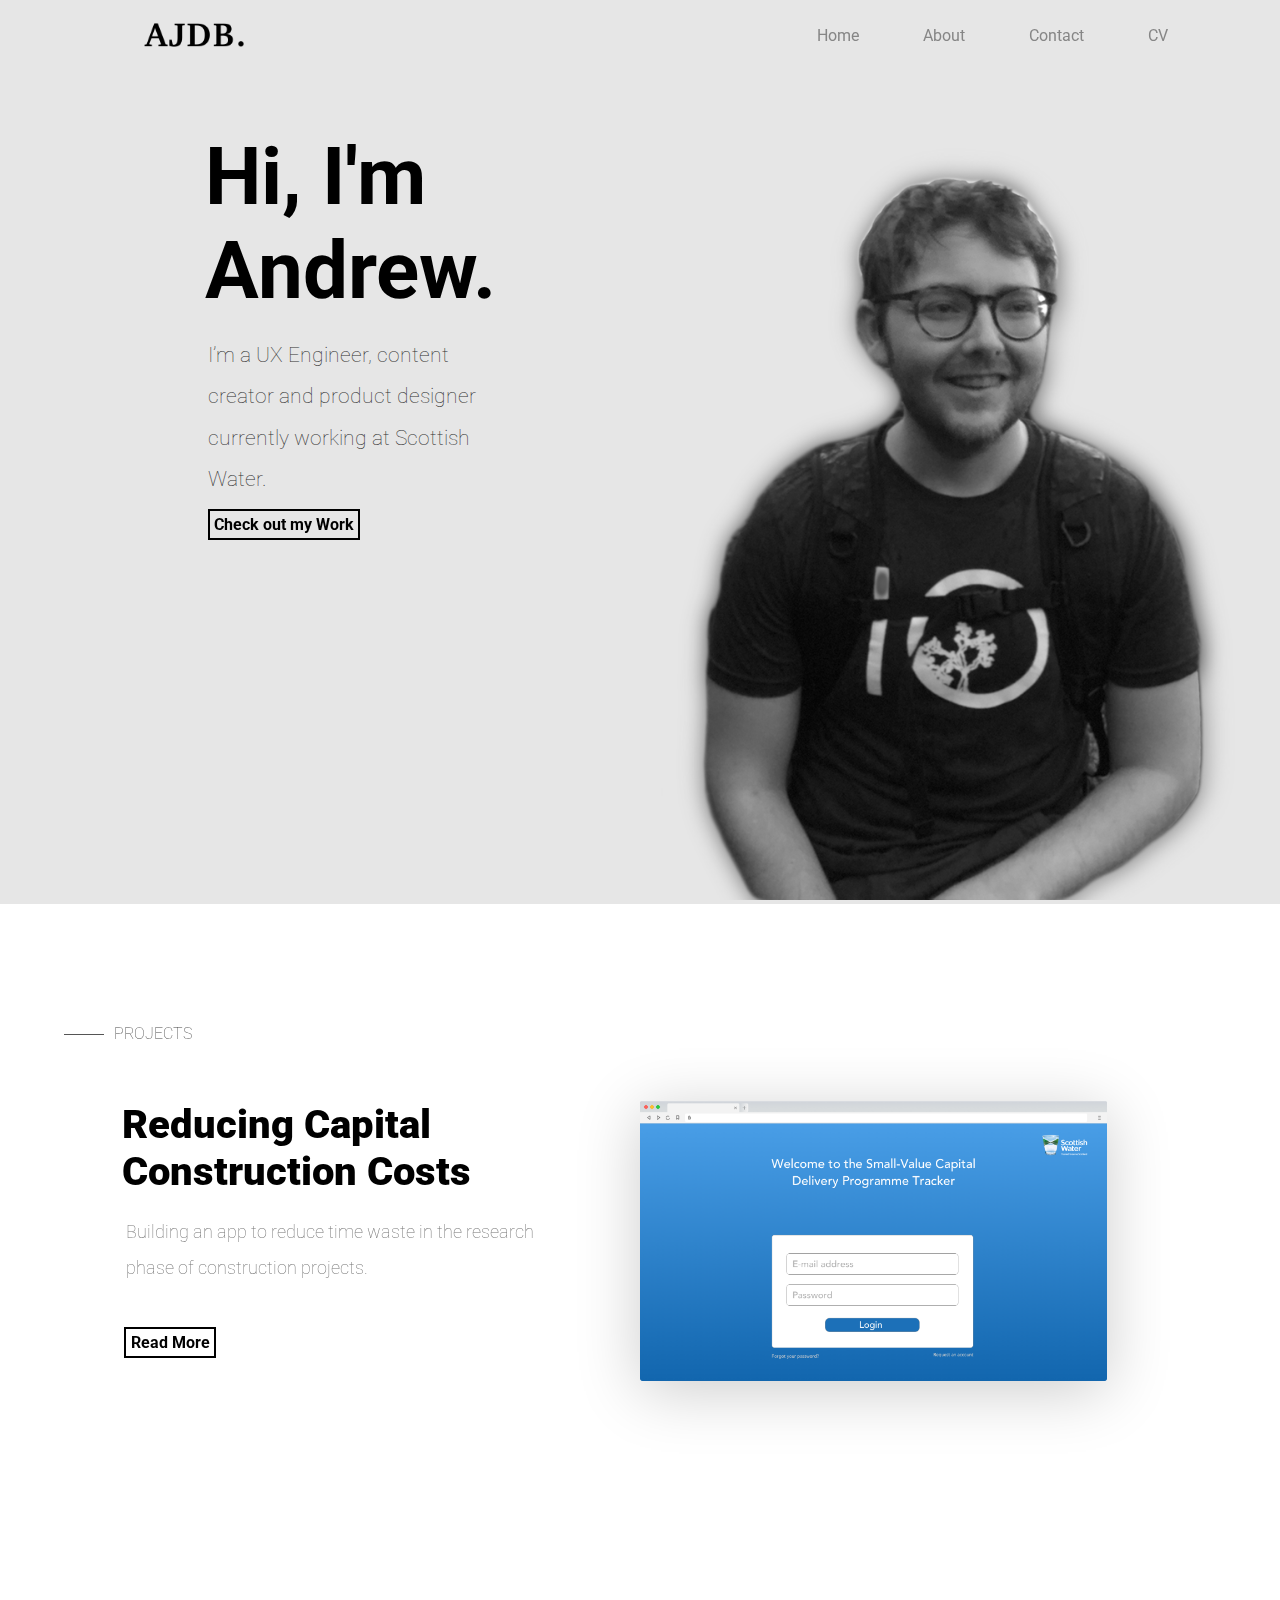
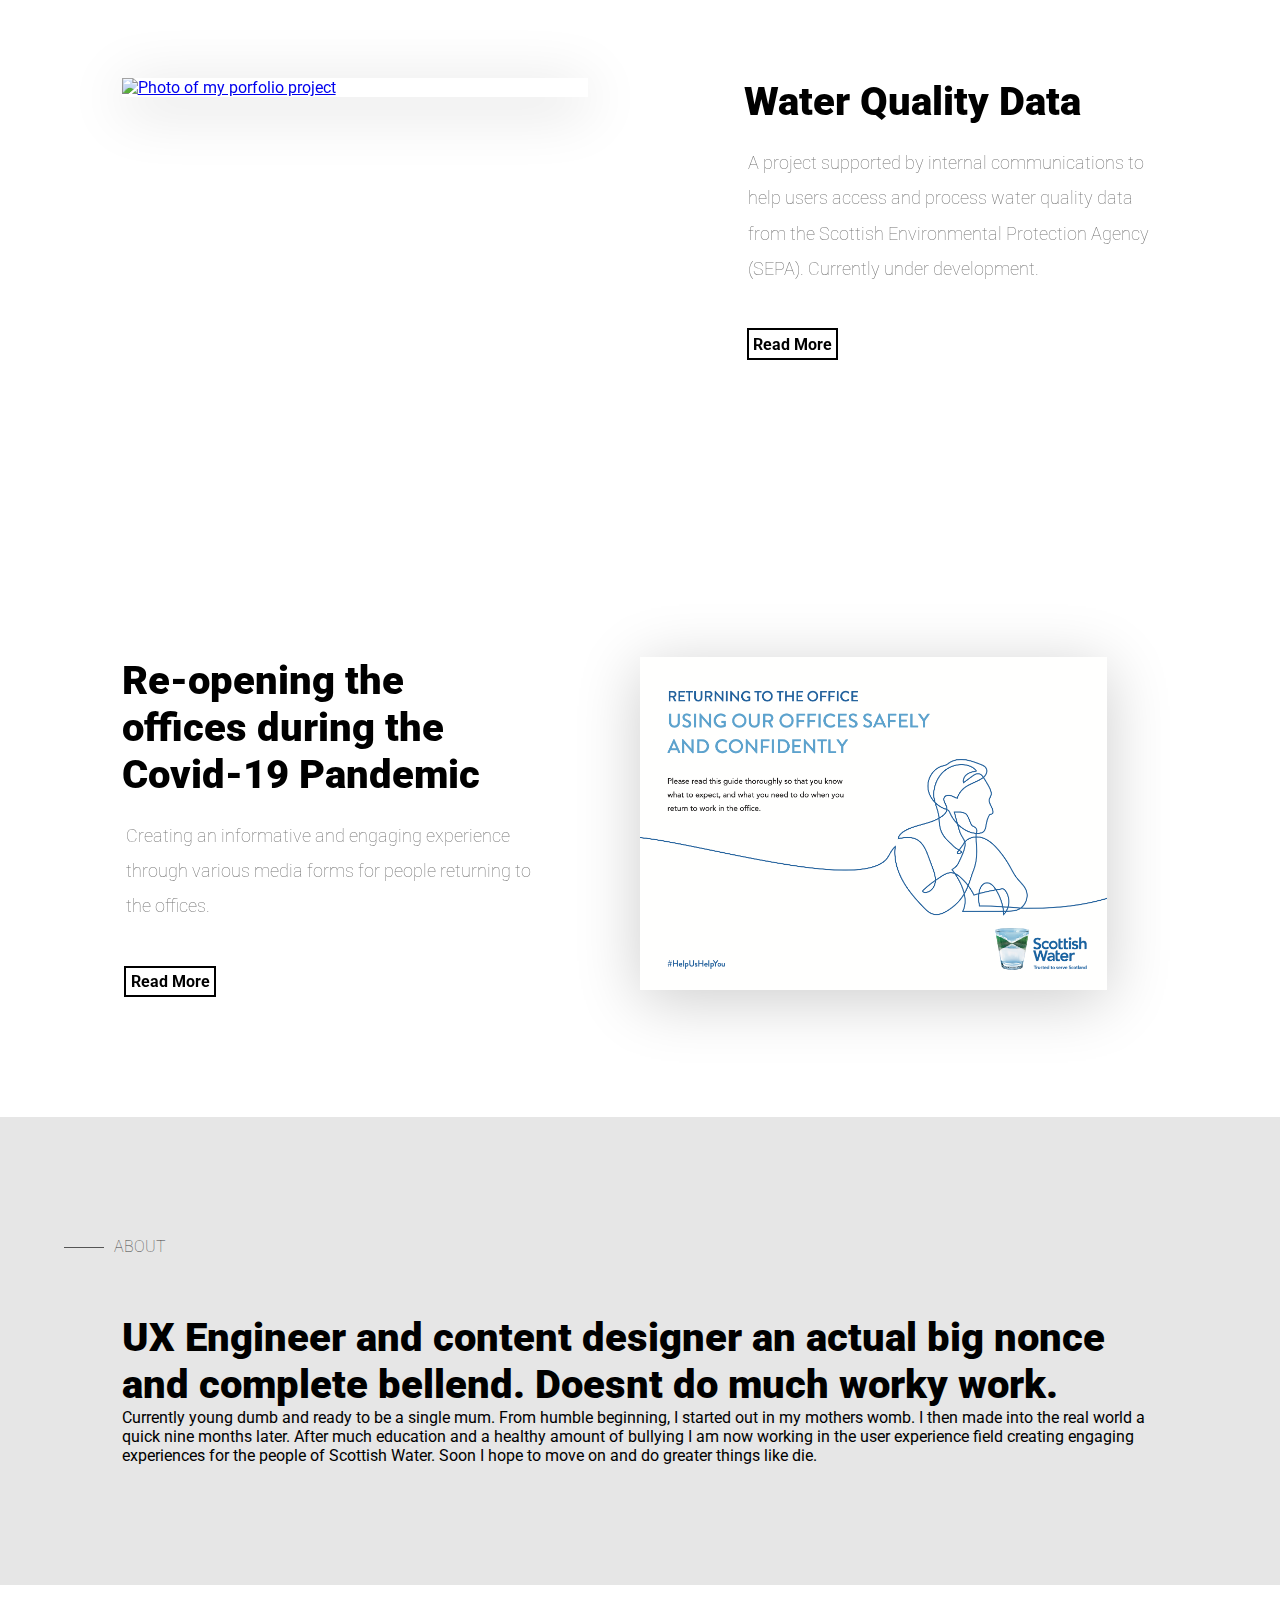
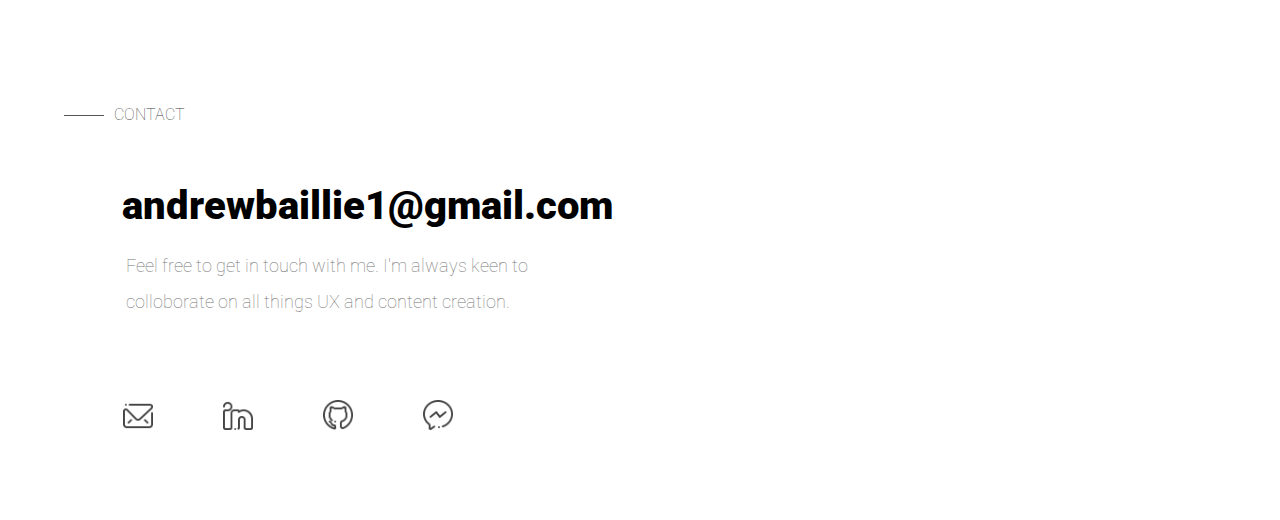
==== index.html @ 4bdbc309 "m" ====
<!DOCTYPE html>
<html lang="en">
    <head>
        <meta charset="UTF-8">
        <meta name="Andrew Baillie Portfolio" content="width=device-width, initial-scale=1.0">
        <title>Andrew Baillie</title>
        <link rel="stylesheet" href="styles.css">
        <style>
            @import url('https://fonts.googleapis.com/css2?family=Roboto &display=swap');
        </style>
        <link href="https://fonts.googleapis.com/css?family=Roboto+Mono|Roboto+Slab|Roboto:300,400,500,700" rel="stylesheet"/>

        <script src="https://ajax.googleapis.com/ajax/libs/jquery/3.5.1/jquery.min.js"></script>

    </head>
    <body>
        <div class="header-navbar">
            <nav class="navbar">
                <div class="navbar__container">
                    <a href="/" id="navbar__logo">
                        <img src="AJDBlogo.png" alt="AJDB Logo"></img>
                </a>
                <ul class="navbar__menu">
                    <li class="navbar__item">
                        <a href="/" class="navbar__links">Home</a>
                    </li>
                    <li class="navbar__item">
                        <a href="about.html" class="navbar__links">About</a>
                    </li>
                    <li class="navbar__item">
                        <a href="#Contact" class="navbar__links">Contact</a>
                    </li>
                    <li class="navbar__item">
                        <a href="Andrew Baillie - CV.pdf" class="navbar__links">CV</a>
                    </li>
                </ul>
            </div>
        </nav>
    </body>
</html></div><div class="header_container">
<div class="header_text">
    <h1>Hi, I'm Andrew.</h1>
    <p>I’m a UX Engineer, content creator and product designer currently working at Scottish Water.</p>
    <a id="checkwork" href="https://google.co.uk">
        Check out my Work</a>
</div>
<div class="header_photo">
    <img src="me.png"></img></div></div>
<div class="portfolio_container"><div class="Portfolio-wrapper">
<h3>PROJECTS</h3>
<div class="portfolio-item">
    <div class="portfoliotext">
        <h5>
            Reducing Capital Construction Costs</h5>
        <p>Building an app to reduce time waste in the research phase of construction projects.</p>
        <a class="portfoliobutton" href="https://google.co.uk">Read More</a>
    </div>
    <div class="portfoliophoto">
        <a href="http://www.google.co.uk">
            <img src="SVCD.png" alt="Photo of my porfolio project">
        </img>
        </a>
    </div>

</div></div></div>
<div class="portfolio_container"><div class="Portfolio-wrapper">
    <div class="portfolio-item">
        <div class="portfoliophoto">
            <a href="http://www.google.co.uk">
                <img src="SEPA.png" alt="Photo of my porfolio project">
            </img>
            </a>
        </div>
        <div class="portfoliotext">
            <h5>
                Water Quality Data</h5>
            <p>A project supported by internal communications to help users access and process water quality data from the Scottish Environmental Protection Agency (SEPA). Currently under development.</p>
            <a class="portfoliobutton" href="https://google.co.uk">
                Read More</a>
        </div>

    
    </div></div></div>
    <div class="portfolio_container"><div class="Portfolio-wrapper">
        <div class="portfolio-item">
            <div class="portfoliotext">
                <h5>
                    Re-opening the offices during the Covid-19 Pandemic</h5>
                <p>Creating an informative and engaging experience through various media forms for people returning to the offices.</p>
                <a class="portfoliobutton" href="https://google.co.uk">
                    Read More</a>
            </div>
            <div class="portfoliophoto">
                <a href="http://www.google.co.uk">
                    <img src="office-reopening.png" alt="Photo of my porfolio project">
                </img>
                </a>
            </div>
        
        </div></div></div>

        <div class="about_container"><div class="Portfolio-wrapper">
        <h3>ABOUT</h3>
        <div class="portfolio-item">
            <div class="abouttext">
                <h5>
                    UX Engineer and content designer an actual big nonce and complete bellend. Doesnt do much worky work. </h5>
                <p>Currently young dumb and ready to be a single mum. From humble beginning, I started out in my mothers womb. I then made into the real world a quick nine months later. After much education and a healthy amount of bullying I am now working in the user experience field creating engaging experiences for the people of Scottish Water. Soon I hope to move on and do greater things like die.</p>
            </div>
        
        </div></div></div>

        <div ID="Contact" class="Contact_container"><div class="Portfolio-wrapper">
            <h3>CONTACT</h3>
            <div class="portfolio-item">
                <div class="contacttext">
                    <a class="contactheader" href="mailto:andrewbaillie1@gmail.com">
                        andrewbaillie1@gmail.com </a>
                    <p>Feel free to get in touch with me. I'm always keen to colloborate on all things UX and content creation.</p>
                    <div class=socialflex>
                    <a class="socialbox" href="https://google.com"><span class="iconmail"></span></a>
                    <a class="socialbox"href="https://google.com"><span class="iconlinkedin"></span></a>
                    <a class="socialbox" href="https://google.com"><span class="icongithub"></span></a>
                    <a class="socialbox" href="https://google.com"><span class="iconmessenger"></span></a>
                    </div>

                </div>
            
            </div></div></div>

<script>
var navbar = document.querySelector('.header-navbar')

window.onscroll = function () { // pageYOffset or scrollY
    if (window.pageYOffset > 500) {
        navbar.classList.add('scrolled')
    } else {
        navbar.classList.remove('scrolled')
    }
}</script></body>
---- styles.css ----
* {
box-sizing: border-box;
margin: 0;
padding: 0;
font-family: 'Roboto', sans-serif;
font-size: 1em;
}

.header-navbar {
    background: transparent;
    height: 70px;
    position: fixed;
    width: 100vw;
}

.navbar {
    height: 70px;
    display: flex;
    justify-content: center;
    align-items: center;
    font-size: 1rem;
    top: 0px;
    text-decoration: none;
    background-color: transparent;
    transition: transparent .5s;

}
.header-navbar.scrolled {
    background: white;
    z-index: 999;
}

.navbar__container {

    display: flex;
    justify-content: space-between;
    height: 70px;
    z-index: 999;
    width: 100%;
    max-width: 1900px;
    margin: 0 auto;
    padding: 0 5em 0 9em;


}

#navbar__logo {
    display: flex;
    align-items: center;
    cursor: pointer;
    text-decoration: none;
    font-size: 2em;
}

#navbar__logo  img{
    width: 100px;
    height: auto;
    align-items: center;
    cursor: pointer;
    text-decoration: none;
    font-size: 2em;
}


.navbar__menu {
display: flex;
align-items: center;
list-style: none;
text-align: center;
text-decoration: none;
}

.navbar__links{

    color: #868686;
    display: flex;
    align-items: center;
    justify-content: center;
    text-decoration: none;
    padding: 0 2rem;
}

.navbar__links:hover {
color: #424242;
transition: all 0.3s ease;
}


.header_container {
    display: flex;
    background-color: #e6e6e6;
    align-items: center;
    -webkit-justify-content: center;
    /* Safari */
    justify-content: center;

}

.header_photo {
    background-color: inherit;
    width:60%;
    flex-grow: 1;
    flex-shrink: 1;

}

.header_photo img {
    height: 100vh;
    width: auto;
    background-color: inherit;
    object-fit: contain;
}

.header_text {
    background-color: inherit;
    width: auto;
    height: 100vh;
    padding: 10% 0% 0% 16% ;
    margin: 0 auto;
}
.header_text h1 {
    text-align: left;
    background-color: inherit;
    font-size: 5em;
}

.header_text p {
margin-top: 4%;
font-size: 1.3em;
margin-right: 30%;
margin-left: 0.7%;
font-weight: 100;
color: rgb(49, 49, 49);
line-height: 200%;
}

#checkwork {
    text-decoration: none;
    display: inline-block;
    color: black;
    font-weight: bold;
    position: relative;
    margin: 2% 0% 0% 0.7%;
    padding: 1% 1% 1% 1%;
    border: 2px black solid;
    transition: 0.65s;

}

#checkwork:hover {
 background-color: rgb(207, 207, 207);

}

/* Porfolio Section */

.portfolio_container {
position: relative;
padding: 120px 0;
background-color: transparent;
}

.Portfolio-wrapper {
    display: block;
    width: 90%;
    margin: 0 auto;
    max-width: 1300px;
    transition: all 3s;
    background-color: transparent;
}

h3 {
    font-size: 1rem;
    font-weight: 100;
    color: rgb(68, 68, 68);
    font-family: 'Roboto', sans-serif;
}

h3::before{
    font-size: 1.3rem;
    content: "";
    display: inline-block;
    width: 40px;
    height: 1px;
    background: #555;
    vertical-align: top;
    margin-top: 10px;
    margin-right: 10px;
    background-color: rgb(85, 85, 85);
}

.portfolio-item {
    display: flex;
    width: 90%;
    padding-top: 5%;
    margin: 0px auto;
    justify-content: space-between;
    position: relative;
    background-color: transparent;
}
.portfoliophoto {
    display: block;
    width: 50%;
    padding-left: 0%;
    background-color: transparent;
}
.portfoliophoto img {
    display: block;
    box-shadow: 0px 10px 60px rgba(0,0,0,.2);
    transition: 0.65s;
    width: 90%;
    height: auto;
    background-color: transparent;
}

.portfoliophoto img:hover{
 transform: scale(1.05);
}

.portfoliotext {
    display: block;
    position: relative;
    width: 40%;
}

.portfoliotext p {
    margin-top: 5%;
    font-size: 1.1em;
    margin-left: 1%;
    font-weight: 100;
    color: rgb(116, 116, 116);
    line-height: 200%;
    }

.portfoliobutton {
    text-decoration: none;
    display: inline-block;
    color: black;
    font-weight: bold;
    position: relative;
    margin: 10% 0% 0% 0.7%;
    padding: 1% 1% 1% 1%;
    border: 2px black solid;
    transition: 0.65s;
}

.portfoliobutton:hover {
   background-color: #fff;
}

.about_container{
position: relative;
padding: 120px 0;
background-color: #e6e6e6;

}

.abouttext {
    display: block;
    position: relative;
    width: 100%;
    text-align: left;
    
}

.Contact_container{
    position: relative;
    padding: 120px 0;
    background-color: #ffffff;
    
    }

.contacttext{
    display: block;
    position: relative;
    width: 40%;
        
    }

.contacttext p{
    margin-top: 5%;
    font-size: 1.1em;
    margin-left: 1%;
    font-weight: 100;
    color: rgb(116, 116, 116);
    line-height: 200%;
    }
.contactheader{
    font-weight: 900 !important;
    font-size: 2.5rem;
    text-decoration: none;
    color: black;
            
        }   




@media screen and (max-width: 700px) {
    .navbar__container {
        padding: 0 5em 0 1em;

    }

    .navbar__links{
        padding: 0 1.2rem 0 2rem;
    }
}

/* setting heights for hero photo */

@media screen and (max-width: 1200px) {
    .header_photo img {
        height: 85vh;
        width: auto;
    }
    .header_container {
        height: 100%;
    }
}
@media screen and (max-width: 1000px) {
    .header_photo img {
        height: 80vh;
        width: auto;
    }
    .header_container {
        height: 100%;
    }
}

@media screen and (max-width: 920px) {
    .header_photo img {
        height: 75vh;
        width: auto;
    }
    .header_container {
        height: 100%;
    }
}
@media screen and (max-width: 850px) {
    .header_photo img {
        height: 70vh;
        width: auto;
    }
    .header_container {
        height: 100%;
    }
}
@media screen and (max-width: 790px) {
    .header_photo img {
        height: auto;
        width: 100vw;
        padding-top: 0%;
    }
    .header_container {
        flex-wrap: wrap;
    }
    .header_text {
        background-color: inherit;
        width: auto;
        height: 50vh;
        padding: 30% 0% 0% 5% ;
        margin: 0 0;
    }
}

/* Setting fonts */

h5 {
    font-weight: 900 !important;
    font-size: 2.5rem;
}

.socialbox {
    height: 30px;
    width: 30px;
    display: block;
    padding-right: 25%;
    min-width: 100px;
}

.iconlinkedin {
    background-image: url('linkedIn.png');
    height: 30px;
    width: 30px;
    background-size: cover;
    display: block;
    align-items: center;
    text-decoration: none;
}


.icongithub {
    background-image: url('github.png');
    height: 30px;
    width: 30px;
    display: block;
    background-size: cover;
}

.iconmail {
    background-image: url('mail.png');
    height: 30px;
    width: 30px;
    display: block;
    background-size: cover;
}

.iconmessenger {
    background-image: url('messenger.png');
    height: 30px;
    width: 30px;
    display: block;
    background-size: cover;
}

.socialflex{
    display: flex;
    justify-content: flex-start;
    height: 70px;
    z-index: 999;
    width: 100%;
    max-width: 1900px;
    margin: 0 auto;
    padding: 5em 5em 0 0.1em;
}
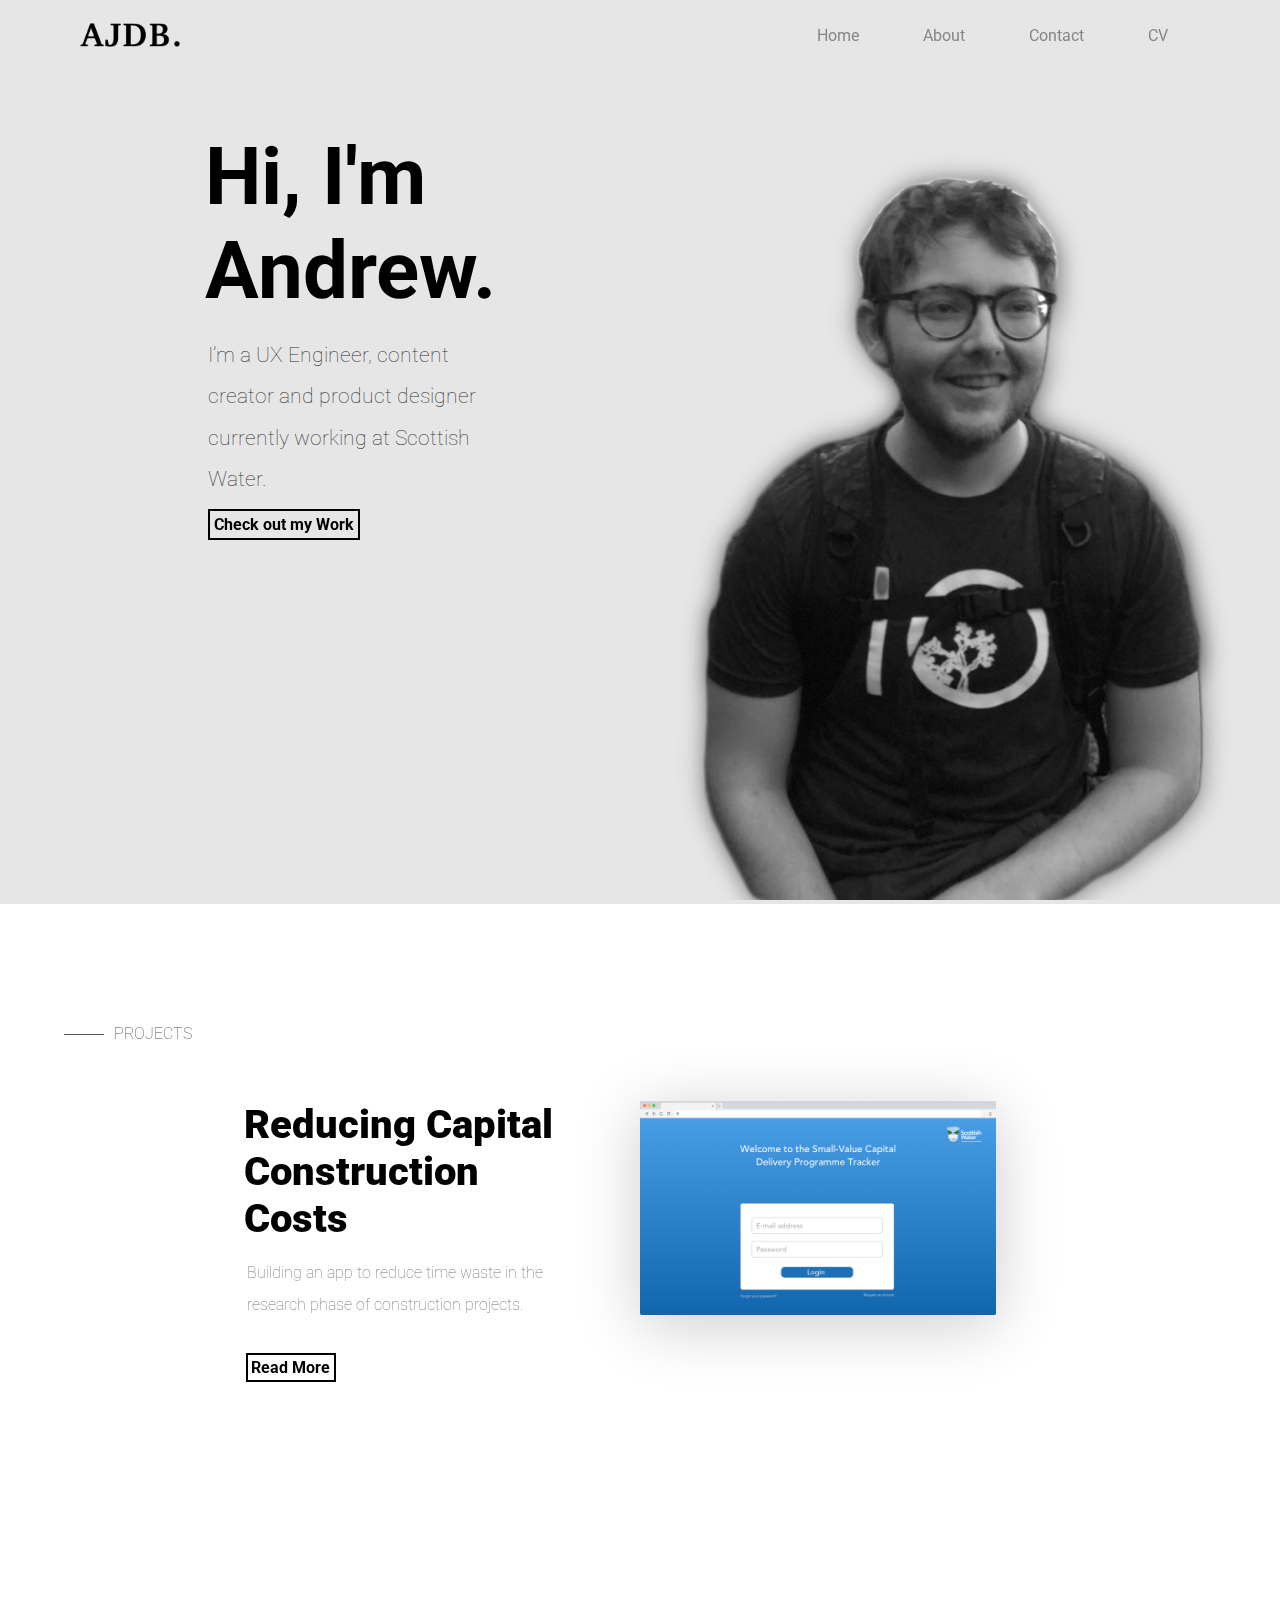
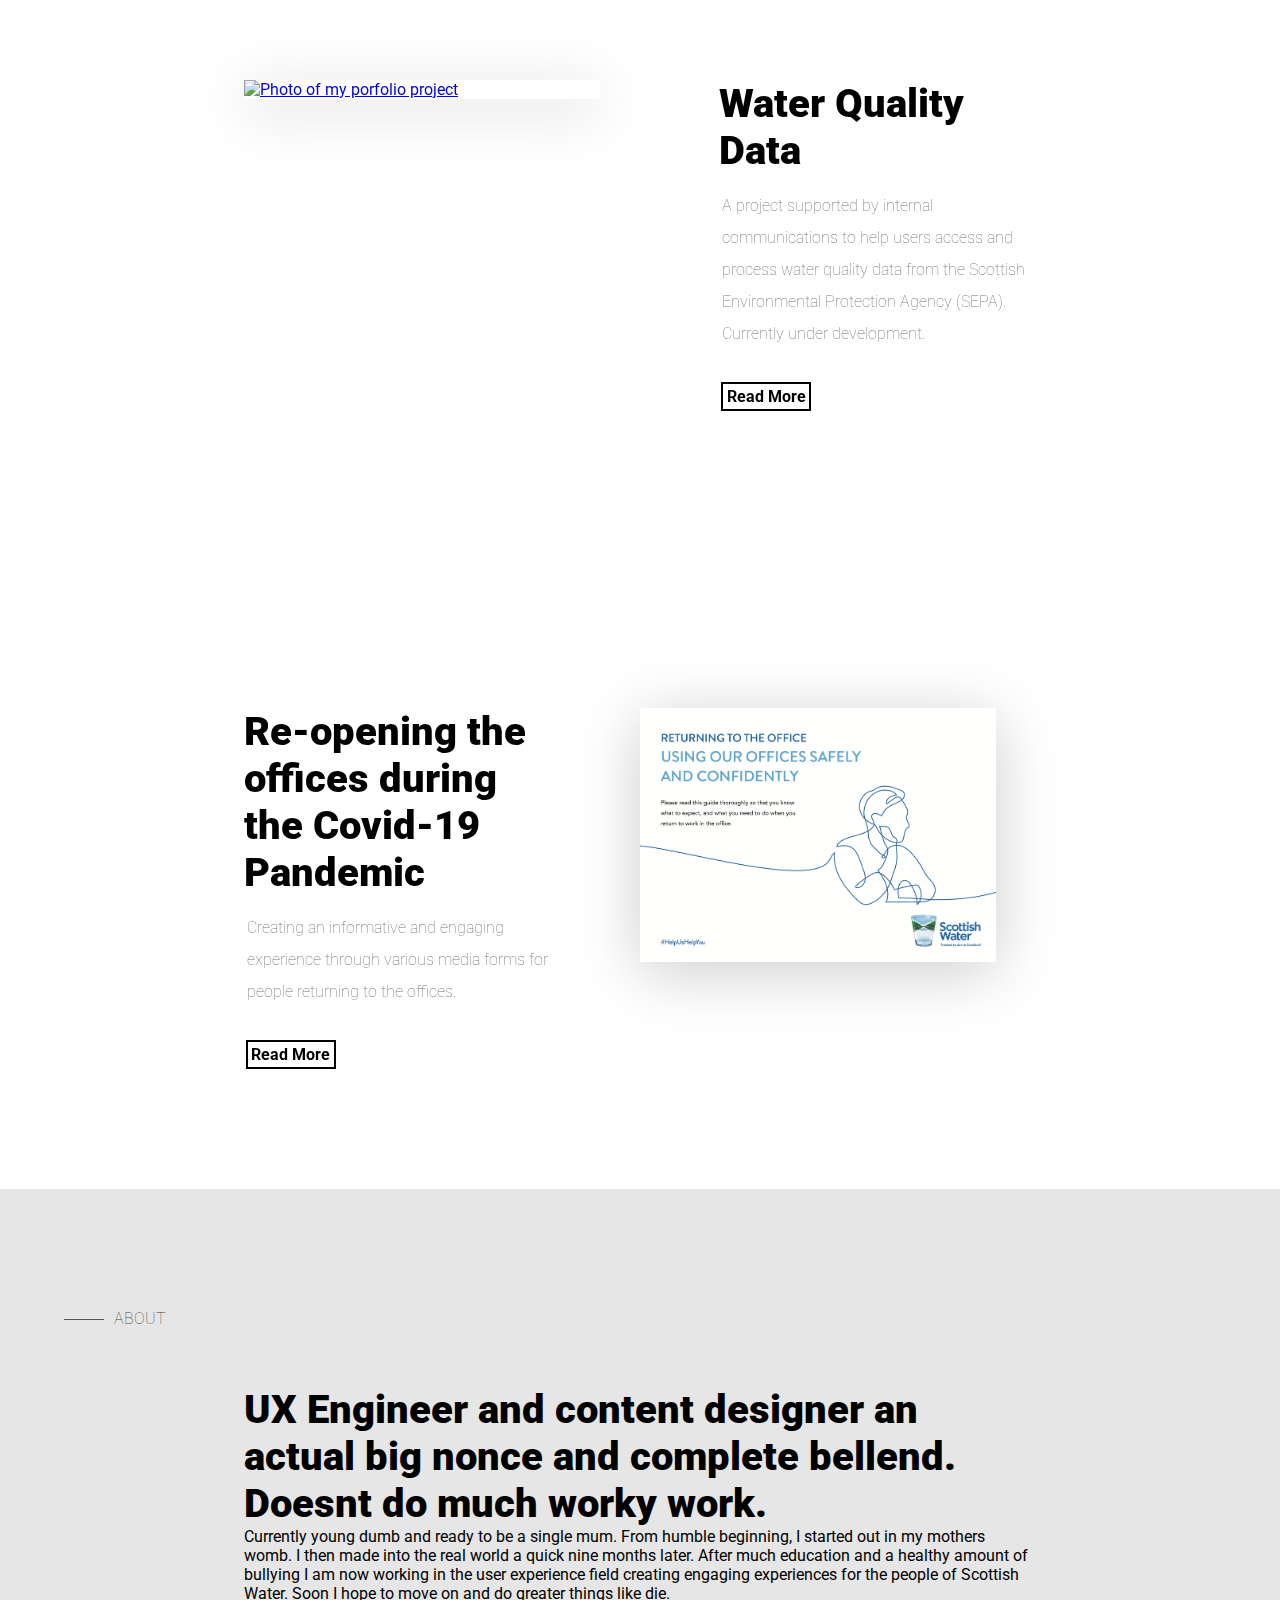
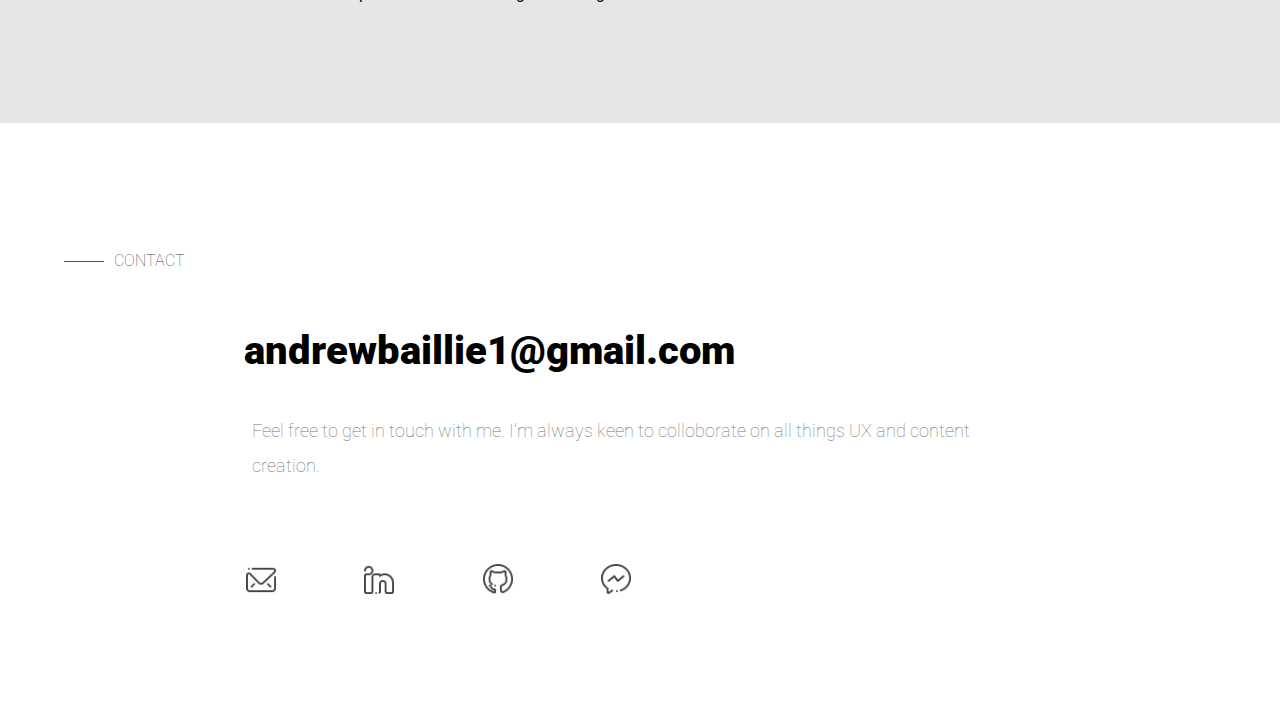
==== commit d249c094: "h" ====
--- a/index.html
+++ b/index.html
@@ -11,6 +11,7 @@
         <link href="https://fonts.googleapis.com/css?family=Roboto+Mono|Roboto+Slab|Roboto:300,400,500,700" rel="stylesheet"/>
 
         <script src="https://ajax.googleapis.com/ajax/libs/jquery/3.5.1/jquery.min.js"></script>
+        <meta name="viewport" content="width=device-width, initial-scale=1">
 
     </head>
     <body>
@@ -20,6 +21,11 @@
                     <a href="/" id="navbar__logo">
                         <img src="AJDBlogo.png" alt="AJDB Logo"></img>
                 </a>
+                <div class="navbar__toggle" id="mobile-menu">
+                    <span class="bar"></span>
+                    <span class="bar"></span>
+                    <span class="bar"></span>
+                </div>
                 <ul class="navbar__menu">
                     <li class="navbar__item">
                         <a href="/" class="navbar__links">Home</a>
@@ -64,7 +70,7 @@
 
 </div></div></div>
 <div class="portfolio_container"><div class="Portfolio-wrapper">
-    <div class="portfolio-item">
+    <div ID = "waterq" class="portfolio-item">
         <div class="portfoliophoto">
             <a href="http://www.google.co.uk">
                 <img src="SEPA.png" alt="Photo of my porfolio project">
@@ -137,4 +143,18 @@
     } else {
         navbar.classList.remove('scrolled')
     }
-}</script></body>
+}
+</script>
+
+<script>
+const menu = document.querySelector('#mobile-menu');
+const menuLinks = document.querySelector('.navbar__menu');
+
+menu.addEventListener('click', function() {
+    menu.classList.toggle('is-active');
+    menuLinks.classList.toggle('active');
+});
+
+</script>
+
+</body>
--- a/styles.css
+++ b/styles.css
@@ -16,7 +16,7 @@
 .navbar {
     height: 70px;
     display: flex;
-    justify-content: center;
+    justify-content: space-between;
     align-items: center;
     font-size: 1rem;
     top: 0px;
@@ -39,7 +39,7 @@
     width: 100%;
     max-width: 1900px;
     margin: 0 auto;
-    padding: 0 5em 0 9em;
+    padding: 0 5em 0 5em;
 
 
 }
@@ -101,6 +101,7 @@
     width:60%;
     flex-grow: 1;
     flex-shrink: 1;
+    text-align: right;
 
 }
 
@@ -191,12 +192,15 @@
 
 .portfolio-item {
     display: flex;
-    width: 90%;
+    flex-direction: row;
+    flex-wrap: wrap;
+    width: 100%;
     padding-top: 5%;
     margin: 0px auto;
     justify-content: space-between;
     position: relative;
     background-color: transparent;
+    max-width: 792px;
 }
 .portfoliophoto {
     display: block;
@@ -221,11 +225,12 @@
     display: block;
     position: relative;
     width: 40%;
+    flex-shrink: 5;
 }
 
 .portfoliotext p {
     margin-top: 5%;
-    font-size: 1.1em;
+    font-size: 100%;
     margin-left: 1%;
     font-weight: 100;
     color: rgb(116, 116, 116);
@@ -265,15 +270,27 @@
 
 .Contact_container{
     position: relative;
-    padding: 120px 0;
+    padding: 10% 0;
     background-color: #ffffff;
-    
+    min-width: 200px;;
+    }
+
+    .contact-item {
+        display: flex;
+        flex-direction: row;
+        flex-wrap: wrap;
+        width: 100%;
+        padding-top: 5%;
+        margin: 0px auto;
+        justify-content: space-between;
+        position: relative;
+        background-color: transparent;
     }
 
 .contacttext{
     display: block;
     position: relative;
-    width: 40%;
+    width: 100%;
         
     }
 
@@ -287,13 +304,65 @@
     }
 .contactheader{
     font-weight: 900 !important;
-    font-size: 2.5rem;
-    text-decoration: none;
-    color: black;
-            
+    font-size: 2.5em;
+    text-decoration: none;
+    color: black;            
         }   
 
-
+        .socialbox {
+            height: 30px;
+            width: 30px;
+            display: block;
+            padding-right: 15%;
+            min-width: 50px;
+        }
+        
+        .iconlinkedin {
+            background-image: url('linkedIn.png');
+            height: 30px;
+            width: 30px;
+            background-size: cover;
+            display: block;
+            align-items: center;
+            text-decoration: none;
+        }
+        
+        
+        .icongithub {
+            background-image: url('github.png');
+            height: 30px;
+            width: 30px;
+            display: block;
+            background-size: cover;
+        }
+        
+        .iconmail {
+            background-image: url('mail.png');
+            height: 30px;
+            width: 30px;
+            display: block;
+            background-size: cover;
+        }
+        
+        .iconmessenger {
+            background-image: url('messenger.png');
+            height: 30px;
+            width: 30px;
+            display: block;
+            background-size: cover;
+        }
+        
+        .socialflex{
+            display: flex;
+            justify-content: flex-start;
+            height: 70px;
+            z-index: 999;
+            width: 100%;
+            min-width: 200px;
+            max-width: 1900px;
+            margin: 0 auto;
+            padding: 5em 0em 2em 0.1em;
+        }
 
 
 @media screen and (max-width: 700px) {
@@ -318,6 +387,7 @@
         height: 100%;
     }
 }
+
 @media screen and (max-width: 1000px) {
     .header_photo img {
         height: 80vh;
@@ -337,21 +407,25 @@
         height: 100%;
     }
 }
+
 @media screen and (max-width: 850px) {
     .header_photo img {
-        height: 70vh;
-        width: auto;
+        height: auto;
+        width: 75vw;
     }
     .header_container {
         height: 100%;
     }
 }
+
 @media screen and (max-width: 790px) {
+    .header_photo {
+        height: 100%;
+        margin-top:0%;
+        }
     .header_photo img {
-        height: auto;
-        width: 100vw;
-        padding-top: 0%;
-    }
+        height: 75vw;
+        }
     .header_container {
         flex-wrap: wrap;
     }
@@ -362,65 +436,164 @@
         padding: 30% 0% 0% 5% ;
         margin: 0 0;
     }
-}
-
+    .portfolio_container {
+        padding: 90px 0;
+    }
+
+        .portfolio-item {
+            display: flex;
+            flex-direction: column;
+            flex-wrap: wrap;
+            width: 90%;
+            padding-top: 5%;
+            margin: 0px auto;
+            justify-content: space-between;
+            position: relative;
+            background-color: transparent;
+            align-items: center;
+        }
+
+        #waterq {
+            display: flex;
+            flex-direction: column-reverse;
+            flex-wrap: wrap;
+            width: 90%;
+            padding-top: 5%;
+            margin: 0px auto;
+            justify-content: space-between;
+            position: relative;
+            background-color: transparent;
+            align-items: center;
+        }
+
+        .portfoliotext {
+            display: block;
+            position: relative;
+            width: 90%;
+            text-align: center;
+        }
+        
+
+        .portfoliophoto {
+            display: block;
+            position: relative;
+            width: 90%;
+            padding-top: 10%;
+            margin: 0,auto;
+        }
+
+        .portfoliophoto img{
+            display:block;
+      margin-left: auto;
+      margin-right:auto;
+        }
+    
+}
+
+@media screen and (max-width: 650px) {
+
+        .header_photo {
+            height: 100%;
+            margin-top:15%;
+            }
+
+    .contactheader{
+        font-size: 1.5em;
+        margin-left: 1%;
+    }
+
+    .socialbox {
+        height: 30px;
+        width: 30px;
+        display: block;
+        padding-right: 0%;
+        }
+}
+
+@media screen and (max-width: 470px) {
+        .header_photo {
+            height: 100%;
+            margin-top:35% ;
+            }
+    .navbar__container {
+        display: flex;
+        justify-content: space-between;
+        height: 80px;
+        z-index: 1;
+        width: 100%;
+        max-width: 1300px;
+        padding: 0;
+    }
+    .navbar__menu {
+        display: grid;
+        grid-template-columns: auto;
+        margin: 0;
+        width: 100%;
+        position: absolute;
+        top: -1000px;
+        opacity: 0;
+        transition: all 0.5s ease;
+        height: 50vh;
+        z-index: 999;
+        background: #131313;
+    }
+
+    .navbar__menu.active {
+        background: #131313;
+        top: 0%;
+        opacity: 1;
+        transition: all 0.5s ease;
+        z-index: -1;
+        height: 50vh;
+        font-size: 1.6rem;
+    }
+
+    .navbar__toggle .bar {
+        width: 25px;
+        height: 3px;
+        margin: 5px auto;
+        transition: all 0.3s ease-in-out;
+        background: rgb(0, 0, 0);
+    }
+
+    .navbar__item {
+        width: 100%;
+    }
+
+    .navbar__links {
+        text-align: center;
+        padding: 2rem;
+        width: 100%;
+        display: table;
+
+    }
+
+    #mobile-menu {
+        position: absolute;
+        top: 20%;
+        right: 5%;
+        transform: translate(5%, 20%);
+    }
+
+    .navbar__toggle .bar {
+        display: block;
+        cursor: pointer;
+    }
+
+    #mobile-menu.is-active .bar:nth-child(2) {
+        opacity: 0;
+    }
+    #mobile-menu.is-active .bar:nth-child(1) {
+        transform: translateY(8px) rotate(45deg);
+    }
+    #mobile-menu.is-active .bar:nth-child(3) {
+        transform: translateY(-8px) rotate(-45deg);
+    }
+
+}
 /* Setting fonts */
 
 h5 {
     font-weight: 900 !important;
     font-size: 2.5rem;
-}
-
-.socialbox {
-    height: 30px;
-    width: 30px;
-    display: block;
-    padding-right: 25%;
-    min-width: 100px;
-}
-
-.iconlinkedin {
-    background-image: url('linkedIn.png');
-    height: 30px;
-    width: 30px;
-    background-size: cover;
-    display: block;
-    align-items: center;
-    text-decoration: none;
-}
-
-
-.icongithub {
-    background-image: url('github.png');
-    height: 30px;
-    width: 30px;
-    display: block;
-    background-size: cover;
-}
-
-.iconmail {
-    background-image: url('mail.png');
-    height: 30px;
-    width: 30px;
-    display: block;
-    background-size: cover;
-}
-
-.iconmessenger {
-    background-image: url('messenger.png');
-    height: 30px;
-    width: 30px;
-    display: block;
-    background-size: cover;
-}
-
-.socialflex{
-    display: flex;
-    justify-content: flex-start;
-    height: 70px;
-    z-index: 999;
-    width: 100%;
-    max-width: 1900px;
-    margin: 0 auto;
-    padding: 5em 5em 0 0.1em;
 }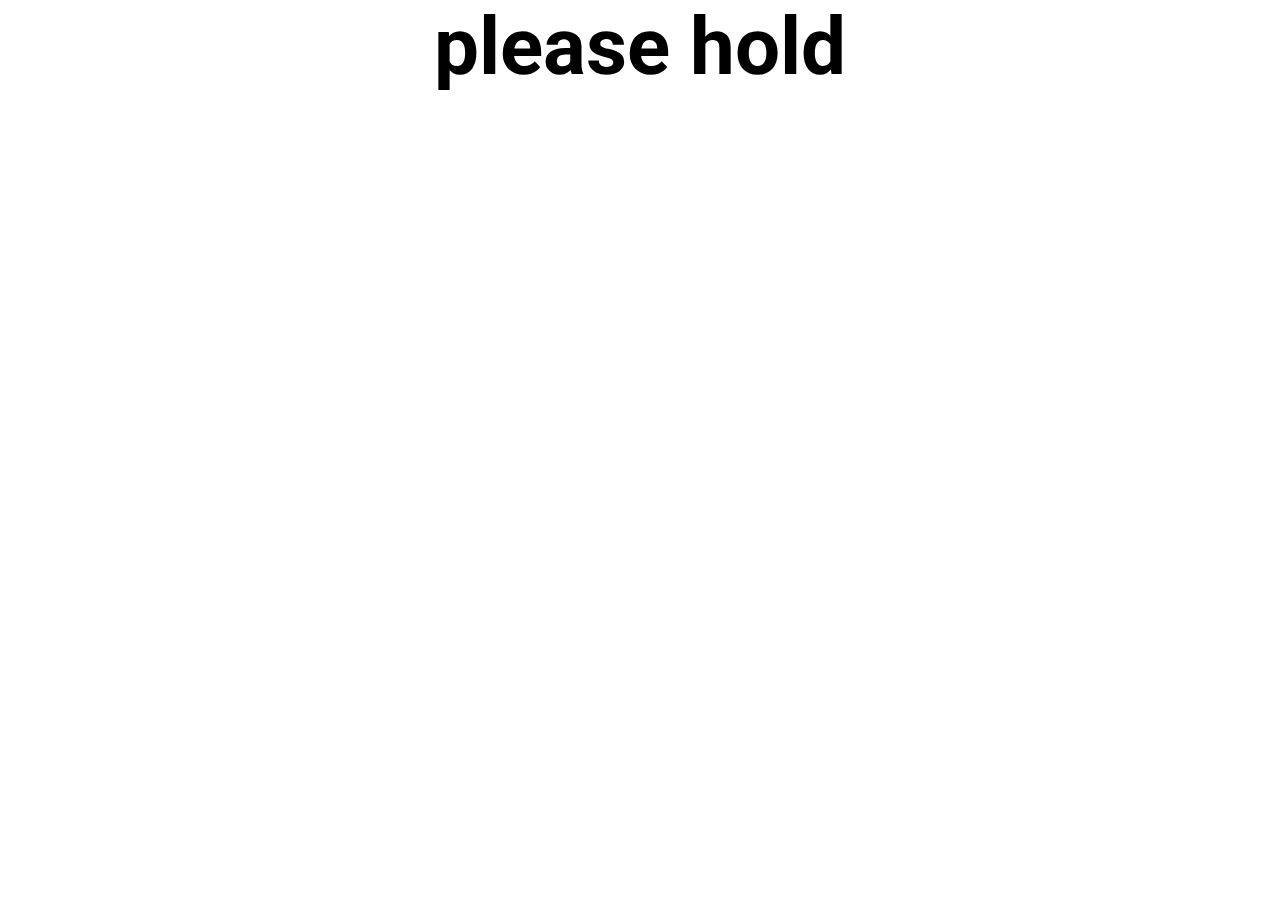
==== commit 369dfcd9: "jj" ====
--- a/index.html
+++ b/index.html
@@ -2,159 +2,22 @@
 <html lang="en">
     <head>
         <meta charset="UTF-8">
-        <meta name="Andrew Baillie Portfolio" content="width=device-width, initial-scale=1.0">
-        <title>Andrew Baillie</title>
+        <meta name="Holding" content="width=device-width, initial-scale=1.0">
+        <title>Hold</title>
         <link rel="stylesheet" href="styles.css">
         <style>
             @import url('https://fonts.googleapis.com/css2?family=Roboto &display=swap');
         </style>
         <link href="https://fonts.googleapis.com/css?family=Roboto+Mono|Roboto+Slab|Roboto:300,400,500,700" rel="stylesheet"/>
 
-        <script src="https://ajax.googleapis.com/ajax/libs/jquery/3.5.1/jquery.min.js"></script>
+        <link rel="shortcut icon" type="image/x-icon" href="favicon.ico" />
+        
         <meta name="viewport" content="width=device-width, initial-scale=1">
 
     </head>
     <body>
-        <div class="header-navbar">
-            <nav class="navbar">
-                <div class="navbar__container">
-                    <a href="/" id="navbar__logo">
-                        <img src="AJDBlogo.png" alt="AJDB Logo"></img>
-                </a>
-                <div class="navbar__toggle" id="mobile-menu">
-                    <span class="bar"></span>
-                    <span class="bar"></span>
-                    <span class="bar"></span>
-                </div>
-                <ul class="navbar__menu">
-                    <li class="navbar__item">
-                        <a href="/" class="navbar__links">Home</a>
-                    </li>
-                    <li class="navbar__item">
-                        <a href="about.html" class="navbar__links">About</a>
-                    </li>
-                    <li class="navbar__item">
-                        <a href="#Contact" class="navbar__links">Contact</a>
-                    </li>
-                    <li class="navbar__item">
-                        <a href="Andrew Baillie - CV.pdf" class="navbar__links">CV</a>
-                    </li>
-                </ul>
+        <div class="nav-wrapper"></div>
+            <h1>please hold</h1>
             </div>
-        </nav>
+
     </body>
-</html></div><div class="header_container">
-<div class="header_text">
-    <h1>Hi, I'm Andrew.</h1>
-    <p>I’m a UX Engineer, content creator and product designer currently working at Scottish Water.</p>
-    <a id="checkwork" href="https://google.co.uk">
-        Check out my Work</a>
-</div>
-<div class="header_photo">
-    <img src="me.png"></img></div></div>
-<div class="portfolio_container"><div class="Portfolio-wrapper">
-<h3>PROJECTS</h3>
-<div class="portfolio-item">
-    <div class="portfoliotext">
-        <h5>
-            Reducing Capital Construction Costs</h5>
-        <p>Building an app to reduce time waste in the research phase of construction projects.</p>
-        <a class="portfoliobutton" href="https://google.co.uk">Read More</a>
-    </div>
-    <div class="portfoliophoto">
-        <a href="http://www.google.co.uk">
-            <img src="SVCD.png" alt="Photo of my porfolio project">
-        </img>
-        </a>
-    </div>
-
-</div></div></div>
-<div class="portfolio_container"><div class="Portfolio-wrapper">
-    <div ID = "waterq" class="portfolio-item">
-        <div class="portfoliophoto">
-            <a href="http://www.google.co.uk">
-                <img src="SEPA.png" alt="Photo of my porfolio project">
-            </img>
-            </a>
-        </div>
-        <div class="portfoliotext">
-            <h5>
-                Water Quality Data</h5>
-            <p>A project supported by internal communications to help users access and process water quality data from the Scottish Environmental Protection Agency (SEPA). Currently under development.</p>
-            <a class="portfoliobutton" href="https://google.co.uk">
-                Read More</a>
-        </div>
-
-    
-    </div></div></div>
-    <div class="portfolio_container"><div class="Portfolio-wrapper">
-        <div class="portfolio-item">
-            <div class="portfoliotext">
-                <h5>
-                    Re-opening the offices during the Covid-19 Pandemic</h5>
-                <p>Creating an informative and engaging experience through various media forms for people returning to the offices.</p>
-                <a class="portfoliobutton" href="https://google.co.uk">
-                    Read More</a>
-            </div>
-            <div class="portfoliophoto">
-                <a href="http://www.google.co.uk">
-                    <img src="office-reopening.png" alt="Photo of my porfolio project">
-                </img>
-                </a>
-            </div>
-        
-        </div></div></div>
-
-        <div class="about_container"><div class="Portfolio-wrapper">
-        <h3>ABOUT</h3>
-        <div class="portfolio-item">
-            <div class="abouttext">
-                <h5>
-                    UX Engineer and content designer an actual big nonce and complete bellend. Doesnt do much worky work. </h5>
-                <p>Currently young dumb and ready to be a single mum. From humble beginning, I started out in my mothers womb. I then made into the real world a quick nine months later. After much education and a healthy amount of bullying I am now working in the user experience field creating engaging experiences for the people of Scottish Water. Soon I hope to move on and do greater things like die.</p>
-            </div>
-        
-        </div></div></div>
-
-        <div ID="Contact" class="Contact_container"><div class="Portfolio-wrapper">
-            <h3>CONTACT</h3>
-            <div class="portfolio-item">
-                <div class="contacttext">
-                    <a class="contactheader" href="mailto:andrewbaillie1@gmail.com">
-                        andrewbaillie1@gmail.com </a>
-                    <p>Feel free to get in touch with me. I'm always keen to colloborate on all things UX and content creation.</p>
-                    <div class=socialflex>
-                    <a class="socialbox" href="https://google.com"><span class="iconmail"></span></a>
-                    <a class="socialbox"href="https://google.com"><span class="iconlinkedin"></span></a>
-                    <a class="socialbox" href="https://google.com"><span class="icongithub"></span></a>
-                    <a class="socialbox" href="https://google.com"><span class="iconmessenger"></span></a>
-                    </div>
-
-                </div>
-            
-            </div></div></div>
-
-<script>
-var navbar = document.querySelector('.header-navbar')
-
-window.onscroll = function () { // pageYOffset or scrollY
-    if (window.pageYOffset > 500) {
-        navbar.classList.add('scrolled')
-    } else {
-        navbar.classList.remove('scrolled')
-    }
-}
-</script>
-
-<script>
-const menu = document.querySelector('#mobile-menu');
-const menuLinks = document.querySelector('.navbar__menu');
-
-menu.addEventListener('click', function() {
-    menu.classList.toggle('is-active');
-    menuLinks.classList.toggle('active');
-});
-
-</script>
-
-</body>
--- a/styles.css
+++ b/styles.css
@@ -6,10 +6,24 @@
 font-size: 1em;
 }
 
+h1 {
+    text-align: center;
+    background-color: inherit;
+    font-size: 5em; 
+}
+
+.nav-wrapper {
+    background-color: transparent;
+    height: 70px;
+    width: 100vw;
+    position: absolute;
+}
+
 .header-navbar {
     background: transparent;
     height: 70px;
-    position: fixed;
+    position: sticky;
+    top: 0;
     width: 100vw;
 }
 
@@ -85,6 +99,10 @@
 transition: all 0.3s ease;
 }
 
+.current-page {
+    color: black;
+}
+
 
 .header_container {
     display: flex;
@@ -115,8 +133,8 @@
 .header_text {
     background-color: inherit;
     width: auto;
-    height: 100vh;
-    padding: 10% 0% 0% 16% ;
+    height: 100%;
+    padding: 10% 0% 10% 16% ;
     margin: 0 auto;
 }
 .header_text h1 {
@@ -140,7 +158,6 @@
     display: inline-block;
     color: black;
     font-weight: bold;
-    position: relative;
     margin: 2% 0% 0% 0.7%;
     padding: 1% 1% 1% 1%;
     border: 2px black solid;
@@ -268,6 +285,14 @@
     
 }
 
+.abouttext p{
+margin-top: 5%;
+font-size: 1.1em;
+font-weight: 100;
+color: rgb(78, 78, 78);
+line-height: 200%;
+}
+
 .Contact_container{
     position: relative;
     padding: 10% 0;
@@ -377,7 +402,6 @@
 }
 
 /* setting heights for hero photo */
-
 @media screen and (max-width: 1200px) {
     .header_photo img {
         height: 85vh;
@@ -398,6 +422,7 @@
     }
 }
 
+
 @media screen and (max-width: 920px) {
     .header_photo img {
         height: 75vh;
@@ -410,8 +435,8 @@
 
 @media screen and (max-width: 850px) {
     .header_photo img {
-        height: auto;
-        width: 75vw;
+        height: 60vh;
+        width: auto;
     }
     .header_container {
         height: 100%;
@@ -432,8 +457,7 @@
     .header_text {
         background-color: inherit;
         width: auto;
-        height: 50vh;
-        padding: 30% 0% 0% 5% ;
+        padding: 10% 0% 0% 5% ;
         margin: 0 0;
     }
     .portfolio_container {
@@ -494,7 +518,9 @@
 
         .header_photo {
             height: 100%;
-            margin-top:15%;
+            }
+         .header_text {
+            padding-bottom: 25%;
             }
 
     .contactheader{
@@ -513,8 +539,10 @@
 @media screen and (max-width: 470px) {
         .header_photo {
             height: 100%;
-            margin-top:35% ;
             }
+        .header_text {
+            padding-bottom: 25%;
+        }
     .navbar__container {
         display: flex;
         justify-content: space-between;
@@ -539,9 +567,9 @@
     }
 
     .navbar__menu.active {
-        background: #131313;
+        background: #fff;
         top: 0%;
-        opacity: 1;
+        opacity: 0.98;
         transition: all 0.5s ease;
         z-index: -1;
         height: 50vh;
@@ -596,4 +624,50 @@
 h5 {
     font-weight: 900 !important;
     font-size: 2.5rem;
+}
+
+/* About section */
+
+
+.about_photowrapper {
+height: 400px;
+width: 100vw;
+background: url(cover-big.jpg) no-repeat center;
+background-size: cover;
+}
+
+.aboutpage_container {
+    background-color: #e6e6e6;
+    display: block;
+    padding: 4vh 0 4vh 0;
+}
+
+.aboutme-item {
+    display: flex;
+    flex-direction: row;
+    flex-wrap: wrap;
+    width: 100%;
+    margin: 0px auto;
+    justify-content: space-between;
+    position: relative;
+    background-color: transparent;
+    max-width: 792px;
+
+}
+
+.aboutme-item p {
+    margin-top: 5%;
+    font-size: 1.1em;
+    font-weight: 100;
+    color: rgb(78, 78, 78);
+    line-height: 200%;
+}
+
+@media screen and (min-width: 1090px) {
+.about_photowrapper {
+    height: 400px;
+    width: 100vw;
+    background: url(cover.jpg) no-repeat center;
+    background-size: cover;
+}
 }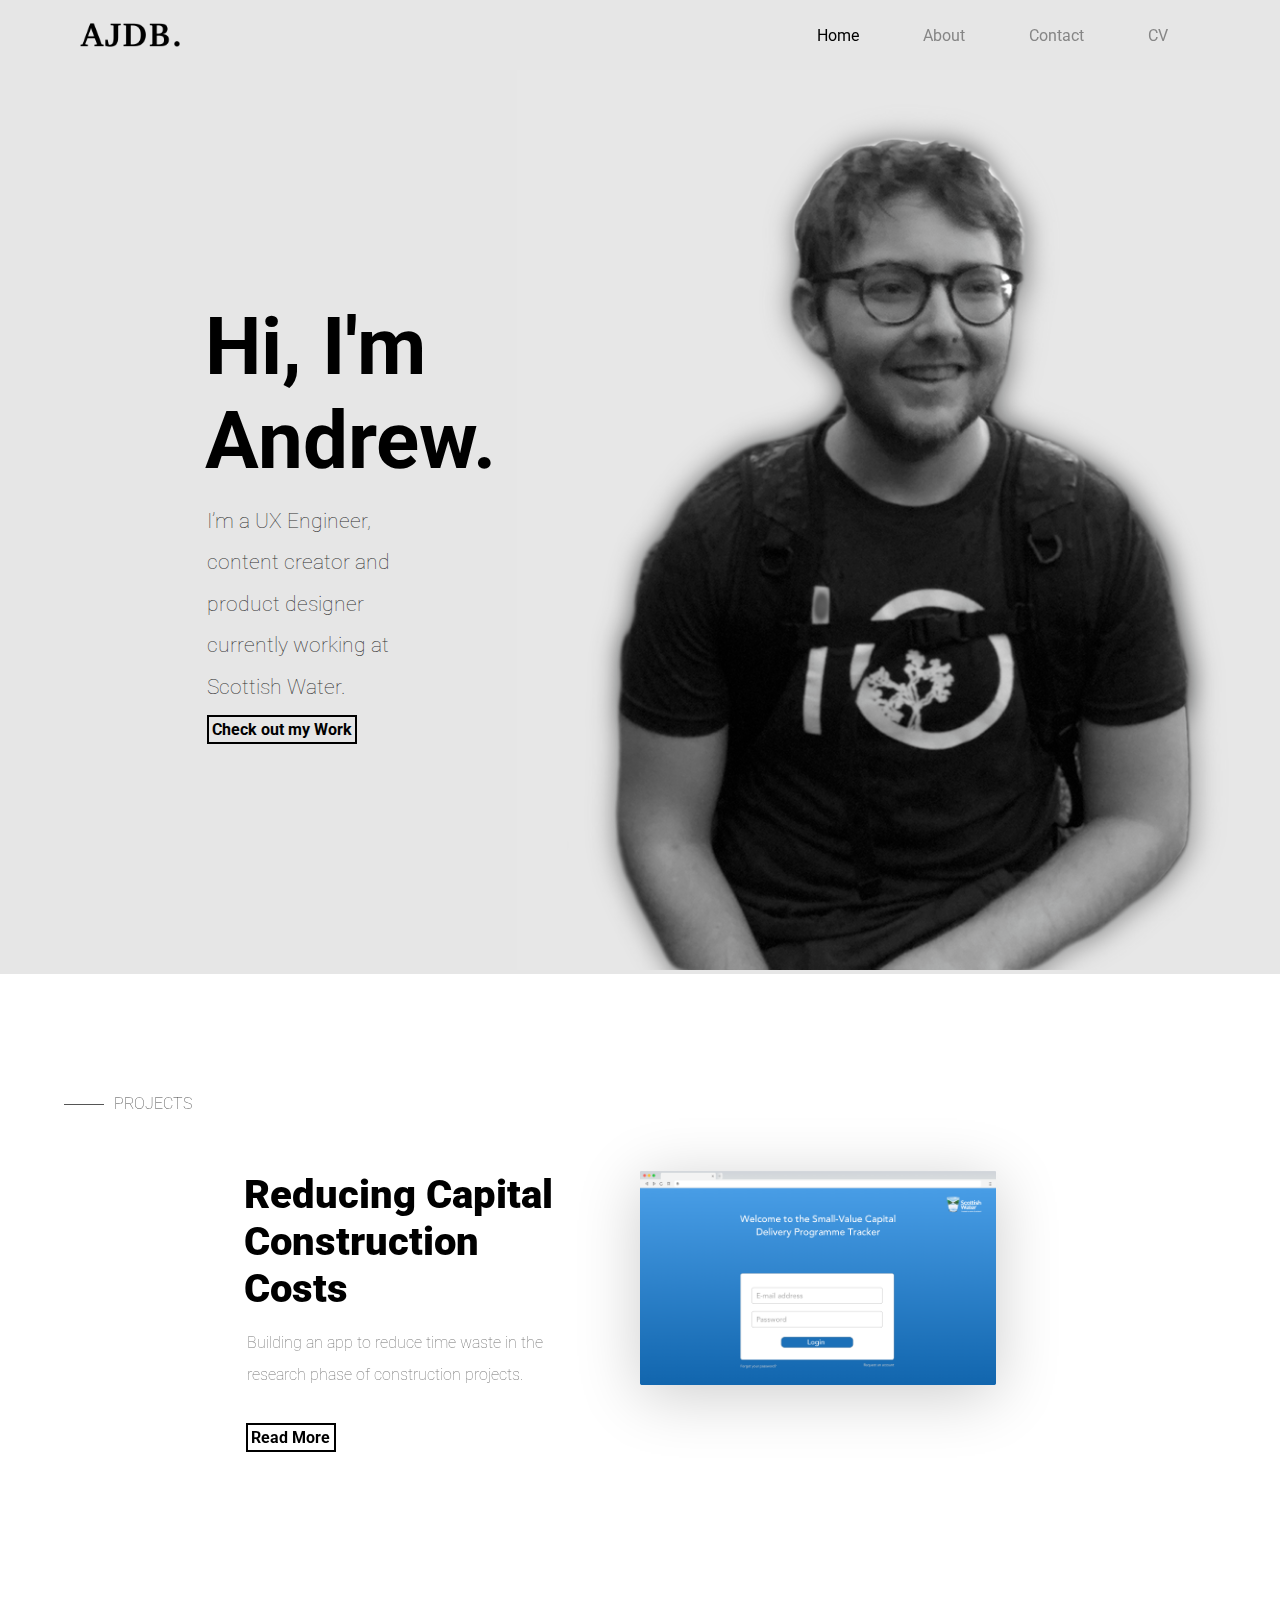
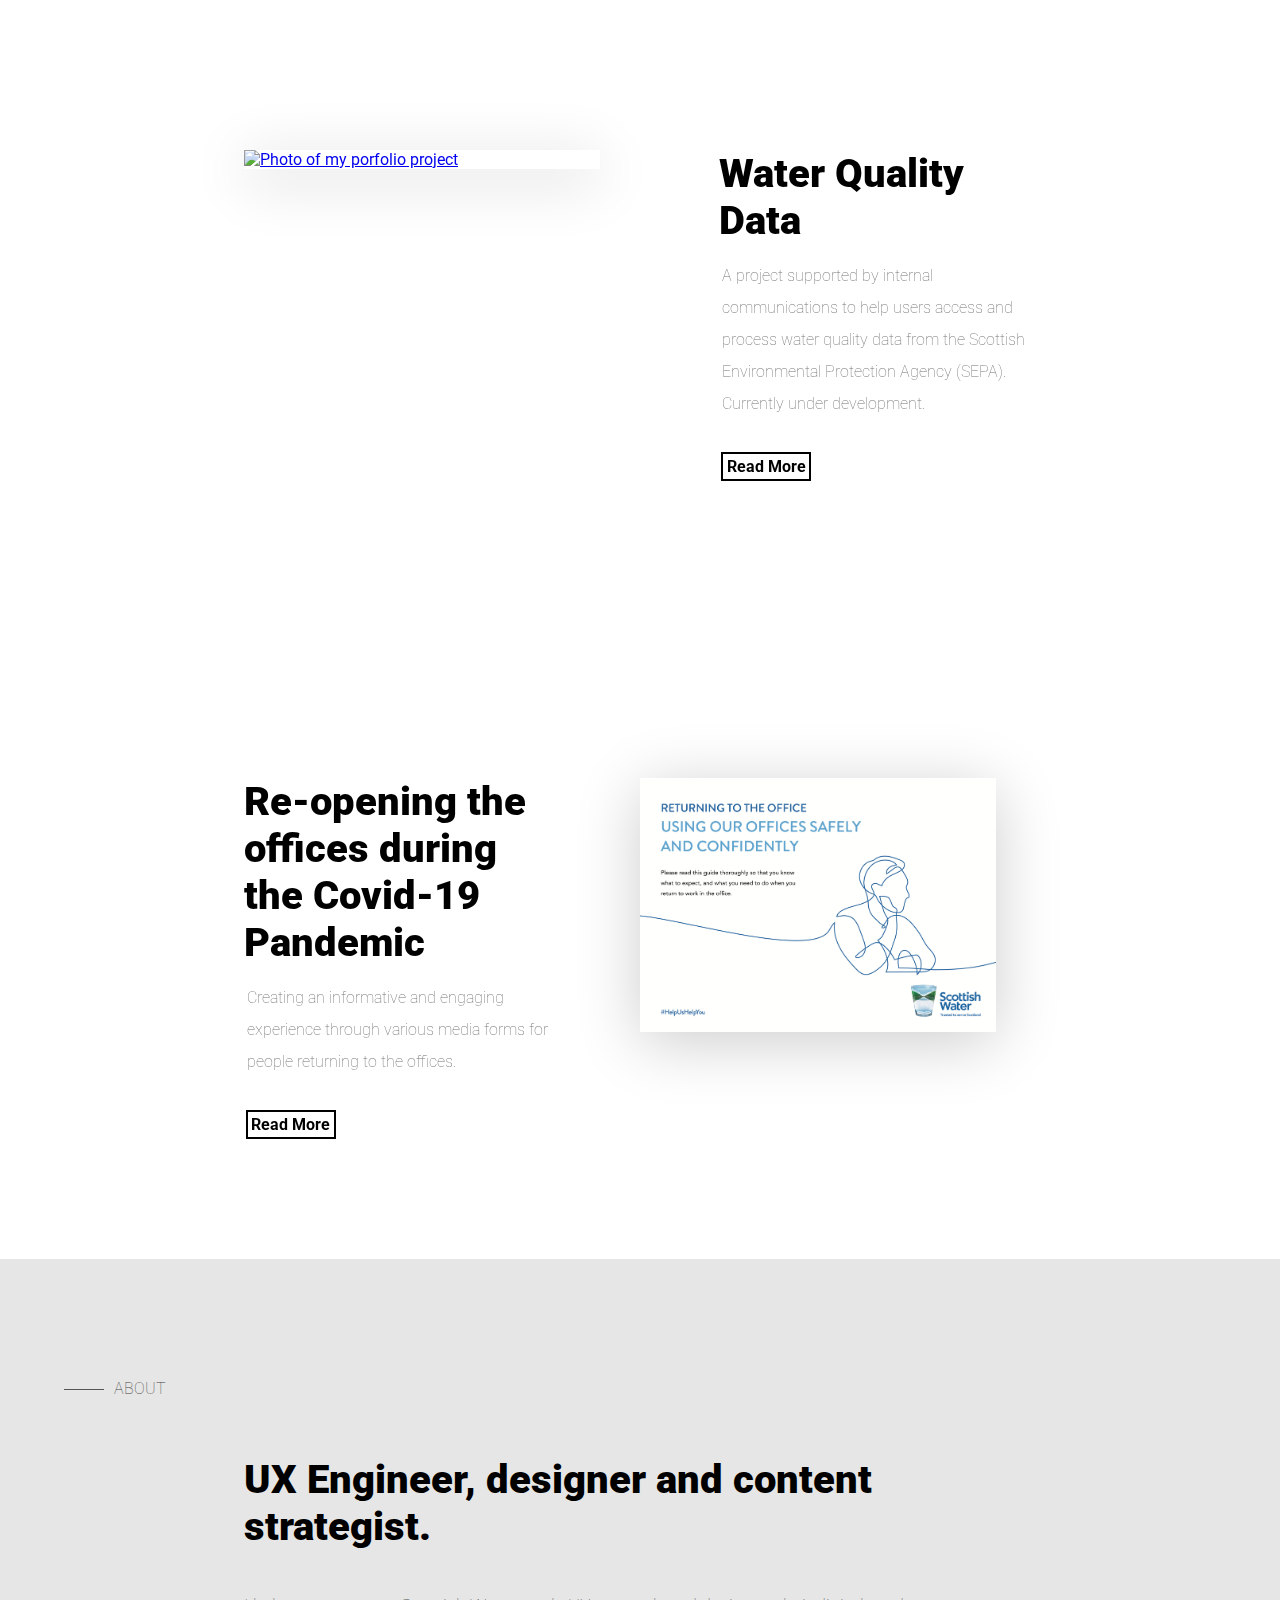
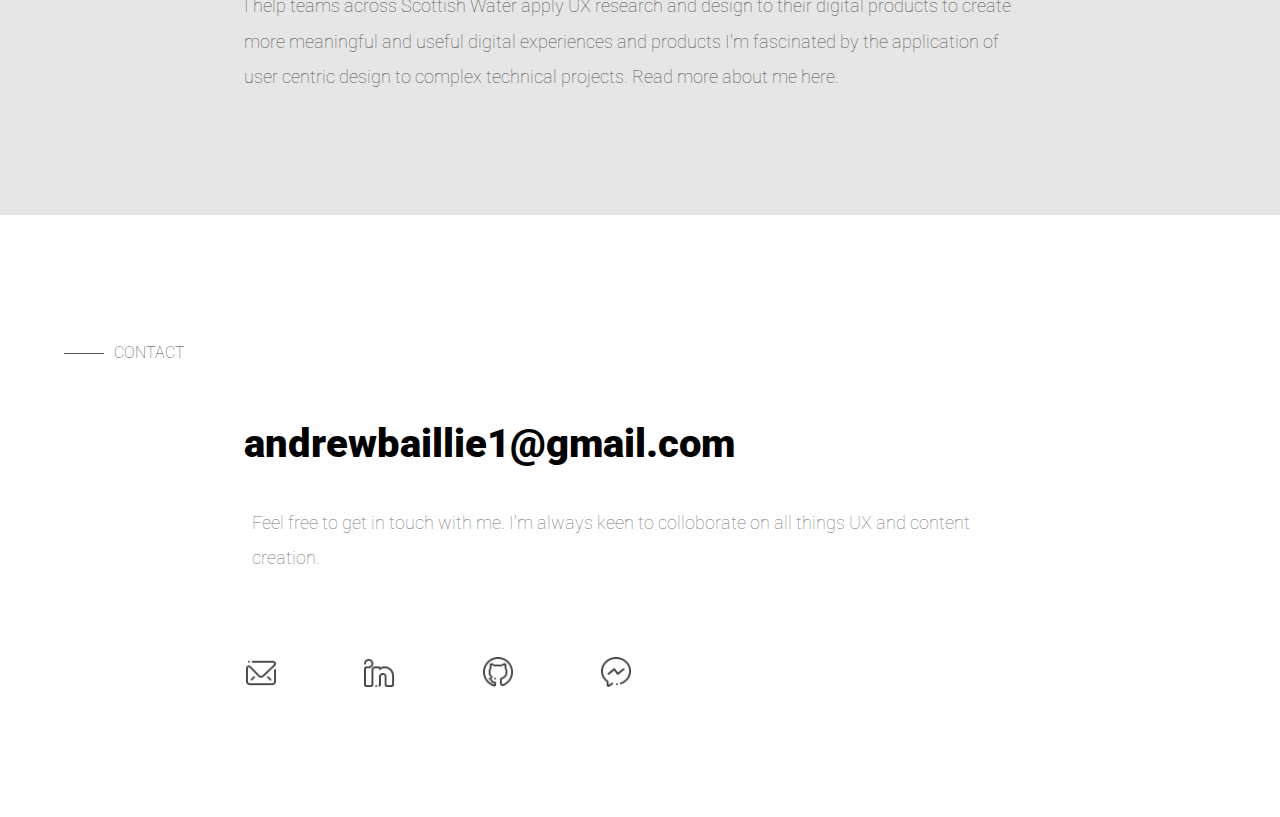
==== commit 52c16a66: "dd" ====
--- a/index.html
+++ b/index.html
@@ -2,8 +2,8 @@
 <html lang="en">
     <head>
         <meta charset="UTF-8">
-        <meta name="Holding" content="width=device-width, initial-scale=1.0">
-        <title>Hold</title>
+        <meta name="Andrew Baillie Portfolio" content="width=device-width, initial-scale=1.0">
+        <title>Andrew Baillie</title>
         <link rel="stylesheet" href="styles.css">
         <style>
             @import url('https://fonts.googleapis.com/css2?family=Roboto &display=swap');
@@ -17,7 +17,152 @@
     </head>
     <body>
         <div class="nav-wrapper"></div>
-            <h1>please hold</h1>
+            <div class="header-navbar">
+                <nav class="navbar">
+                    <div class="navbar__container">
+                            <a href="/" id="navbar__logo">
+                                <img src="AJDBlogo.png" alt="AJDB Logo"></img>
+                            </a>
+                        <div class="navbar__toggle" id="mobile-menu">
+                            <span class="bar"></span>
+                            <span class="bar"></span>
+                            <span class="bar"></span>
+                        </div>
+                        <ul class="navbar__menu">
+                            <li class="navbar__item">
+                                <a href="index.html" class="navbar__links current-page">Home</a>
+                            </li>
+                            <li class="navbar__item">
+                                <a href="about.html" class="navbar__links">About</a>
+                            </li>
+                            <li class="navbar__item">
+                                <a href="#Contact" class="navbar__links">Contact</a>
+                            </li>
+                            <li class="navbar__item">
+                                <a href="Andrew Baillie - CV.pdf" class="navbar__links">CV</a>
+                            </li>
+                        </ul>
+                    </div>
+                </nav>
             </div>
+</div>
+<div class="header_container">
+<div class="header_text">
+    <h1>Hi, I'm Andrew.</h1>
+    <p>I’m a UX Engineer, content creator and product designer currently working at Scottish Water.</p>
+    <a id="checkwork" href="#mywork">
+        Check out my Work</a>
+</div>
+<div class="header_photo">
+    <img src="me.png"></img></div></div>
+<div class="portfolio_container"><div class="Portfolio-wrapper">
+<h3>PROJECTS</h3>
+<div ID="mywork" class="portfolio-item">
+    <div class="portfoliotext">
+        <h5>
+            Reducing Capital Construction Costs</h5>
+        <p>Building an app to reduce time waste in the research phase of construction projects.</p>
+        <a class="portfoliobutton" href="capitalconstruction.html">Read More</a>
+    </div>
+    <div class="portfoliophoto">
+        <a href="capitalconstruction.html">
+            <img src="SVCD.png" alt="Photo of my porfolio project">
+        </img>
+        </a>
+    </div>
 
-    </body>
+</div></div></div>
+<div class="portfolio_container"><div class="Portfolio-wrapper">
+    <div ID = "waterq" class="portfolio-item">
+        <div class="portfoliophoto">
+            <a href="waterquality.html">
+                <img src="SEPA.png" alt="Photo of my porfolio project">
+            </img>
+            </a>
+        </div>
+        <div class="portfoliotext">
+            <h5>
+                Water Quality Data</h5>
+            <p>A project supported by internal communications to help users access and process water quality data from the Scottish Environmental Protection Agency (SEPA). Currently under development.</p>
+            <a class="portfoliobutton" href="waterquality.html">
+                Read More</a>
+        </div>
+
+    
+    </div></div></div>
+    <div class="portfolio_container"><div class="Portfolio-wrapper">
+        <div class="portfolio-item">
+            <div class="portfoliotext">
+                <h5>
+                    Re-opening the offices during the Covid-19 Pandemic</h5>
+                <p>Creating an informative and engaging experience through various media forms for people returning to the offices.</p>
+                <a class="portfoliobutton" href="officereopen.html">
+                    Read More</a>
+            </div>
+            <div class="portfoliophoto">
+                <a href="officereopen.html">
+                    <img src="office-reopening.png" alt="Photo of my porfolio project">
+                </img>
+                </a>
+            </div>
+        
+        </div></div></div>
+
+        <div class="about_container"><div class="Portfolio-wrapper">
+        <h3>ABOUT</h3>
+        <div class="portfolio-item">
+            <div class="abouttext">
+                <h5>
+                    UX Engineer, designer and content strategist. </h5>
+                <p>I help teams across Scottish Water apply UX research and design to their digital products to create more meaningful and useful digital experiences and products
+
+                    I'm fascinated by the application of user centric design to complex technical projects.
+                    
+                    Read more about me here.
+                </p>
+            </div>
+        
+        </div></div></div>
+
+        <div ID="Contact" class="Contact_container"><div class="Portfolio-wrapper">
+            <h3>CONTACT</h3>
+            <div class="portfolio-item">
+                <div class="contacttext">
+                    <a class="contactheader" href="mailto:andrewbaillie1@gmail.com">
+                        andrewbaillie1@gmail.com </a>
+                    <p>Feel free to get in touch with me. I'm always keen to colloborate on all things UX and content creation.</p>
+                    <div class=socialflex>
+                    <a class="socialbox" href="mailto:andrewbaillie1@gmail.com" target="_blank" rel="noopener noreferrer"><span class="iconmail"></span></a>
+                    <a class="socialbox"href="https://www.linkedin.com/in/andrew-baillie/" target="_blank" rel="noopener noreferrer"><span class="iconlinkedin"></span></a>
+                    <a class="socialbox" href="https://github.com/andrewbaillie1" target="_blank" rel="noopener noreferrer"><span class="icongithub"></span></a>
+                    <a class="socialbox" href="https://www.m.me/100003599262806/" target="_blank" rel="noopener noreferrer"><span class="iconmessenger"></span></a>
+                    </div>
+
+                </div>
+            
+            </div></div></div>
+
+<script>
+var navbar = document.querySelector('.header-navbar')
+
+window.onscroll = function () { // pageYOffset or scrollY
+    if (window.pageYOffset > 500) {
+        navbar.classList.add('scrolled')
+    } else {
+        navbar.classList.remove('scrolled')
+    }
+}
+</script>
+
+<script>
+const menu = document.querySelector('#mobile-menu');
+const menuLinks = document.querySelector('.navbar__menu');
+
+menu.addEventListener('click', function() {
+    menu.classList.toggle('is-active');
+    menuLinks.classList.toggle('active');
+});
+
+</script>
+
+</body>
--- a/styles.css
+++ b/styles.css
@@ -6,14 +6,8 @@
 font-size: 1em;
 }
 
-h1 {
-    text-align: center;
-    background-color: inherit;
-    font-size: 5em; 
-}
-
 .nav-wrapper {
-    background-color: transparent;
+    background-color: #e6e6e6;
     height: 70px;
     width: 100vw;
     position: absolute;
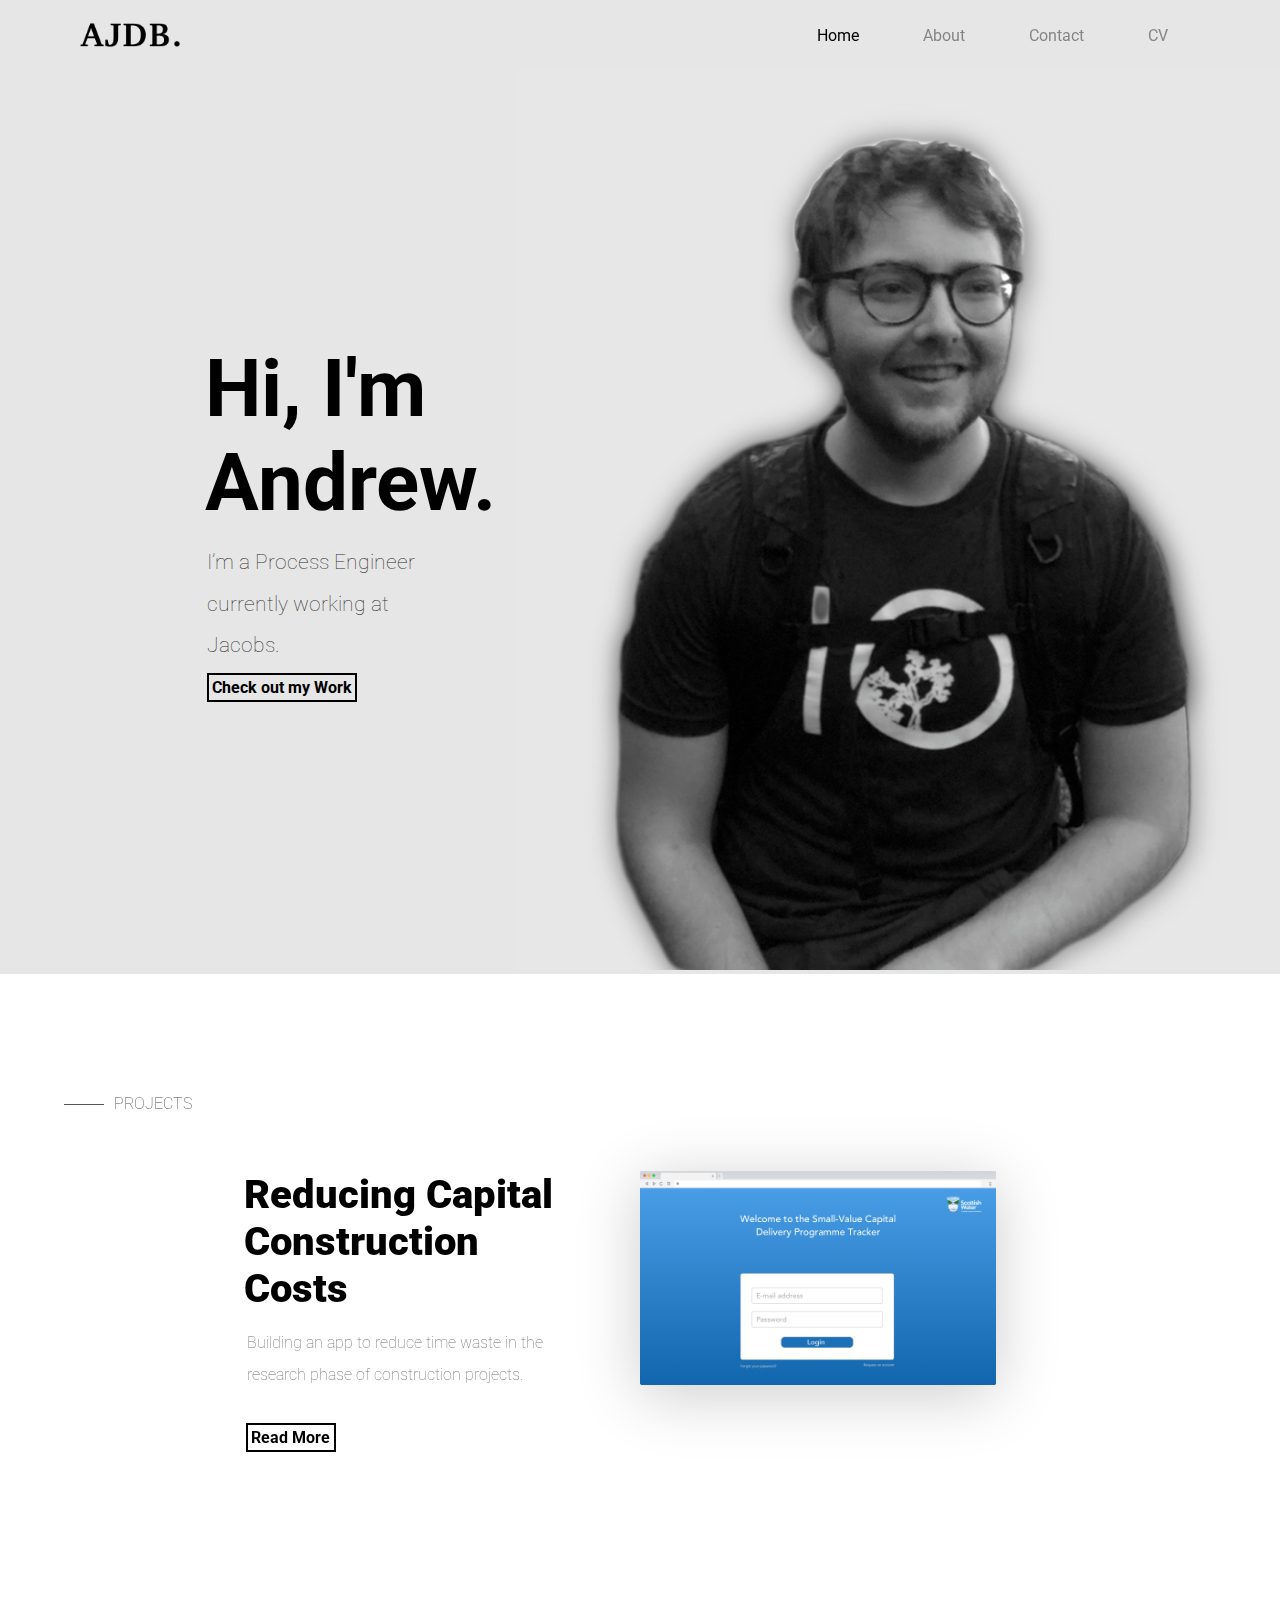
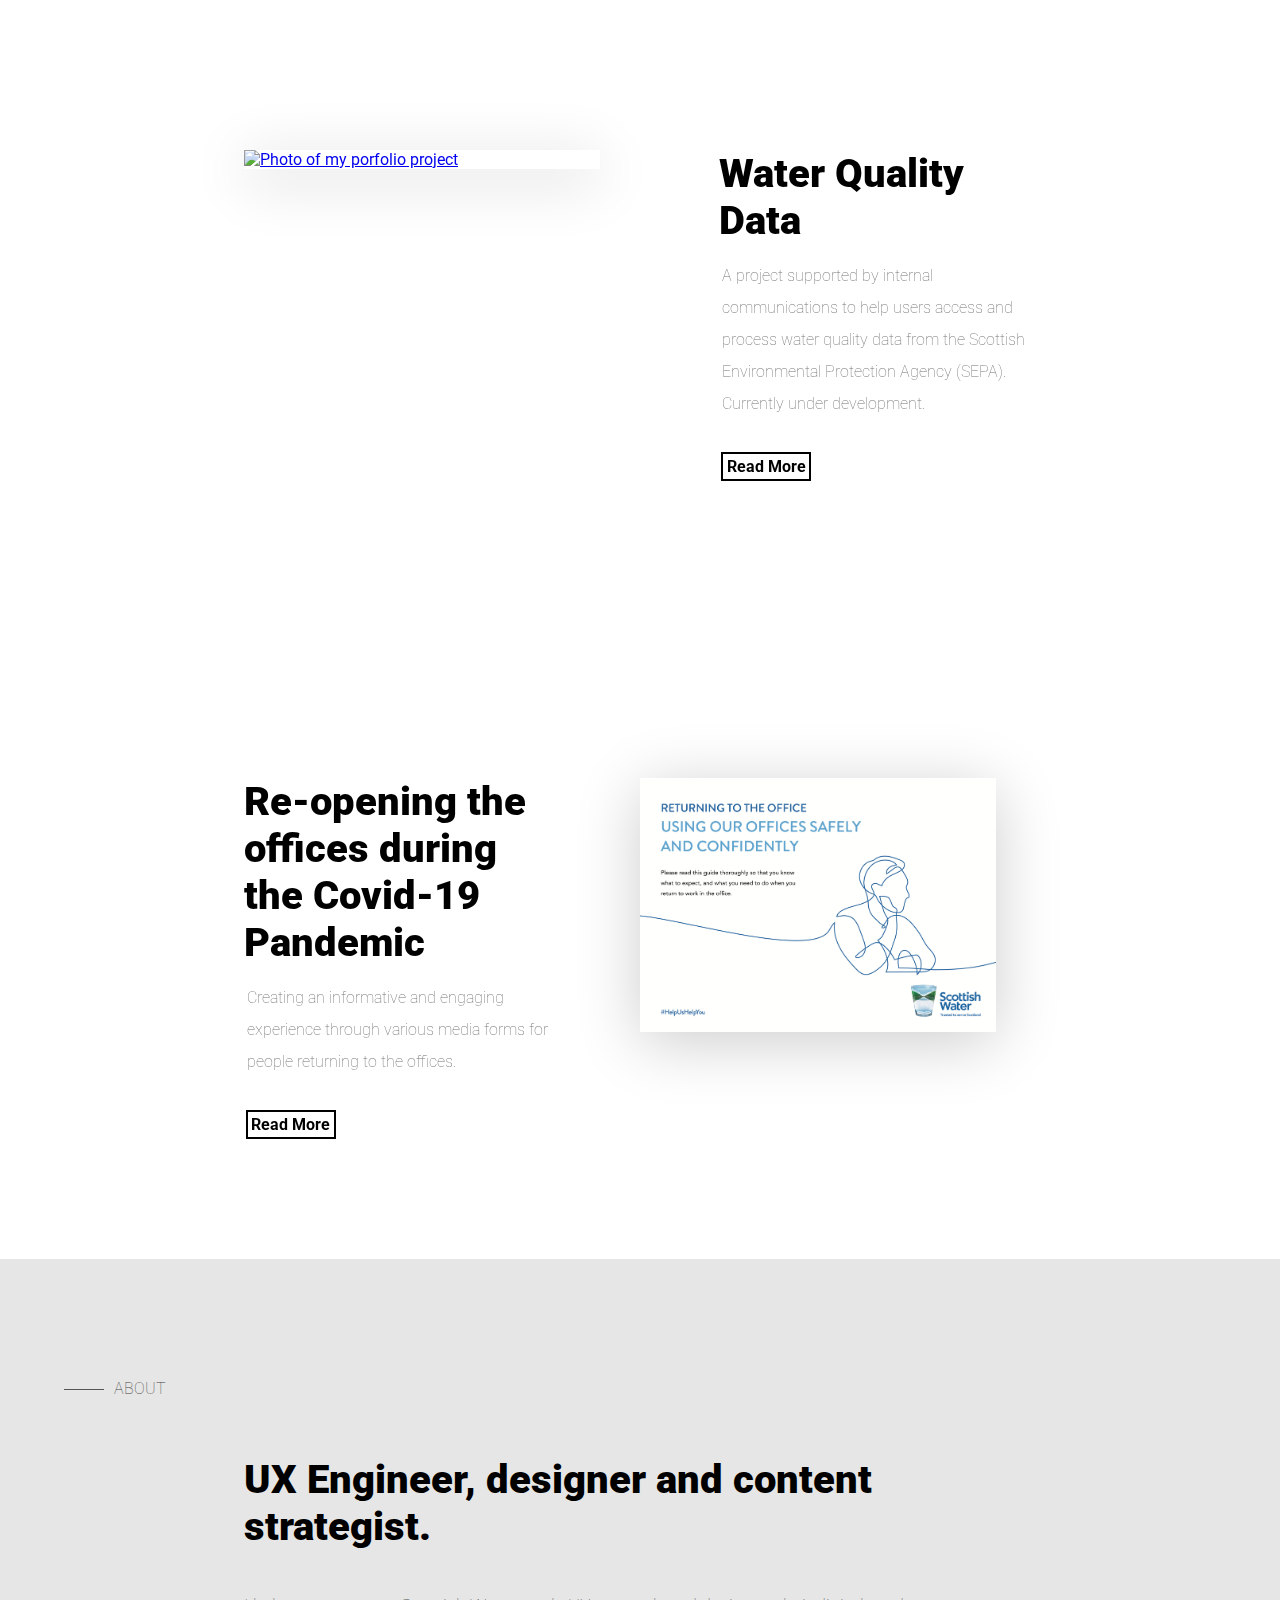
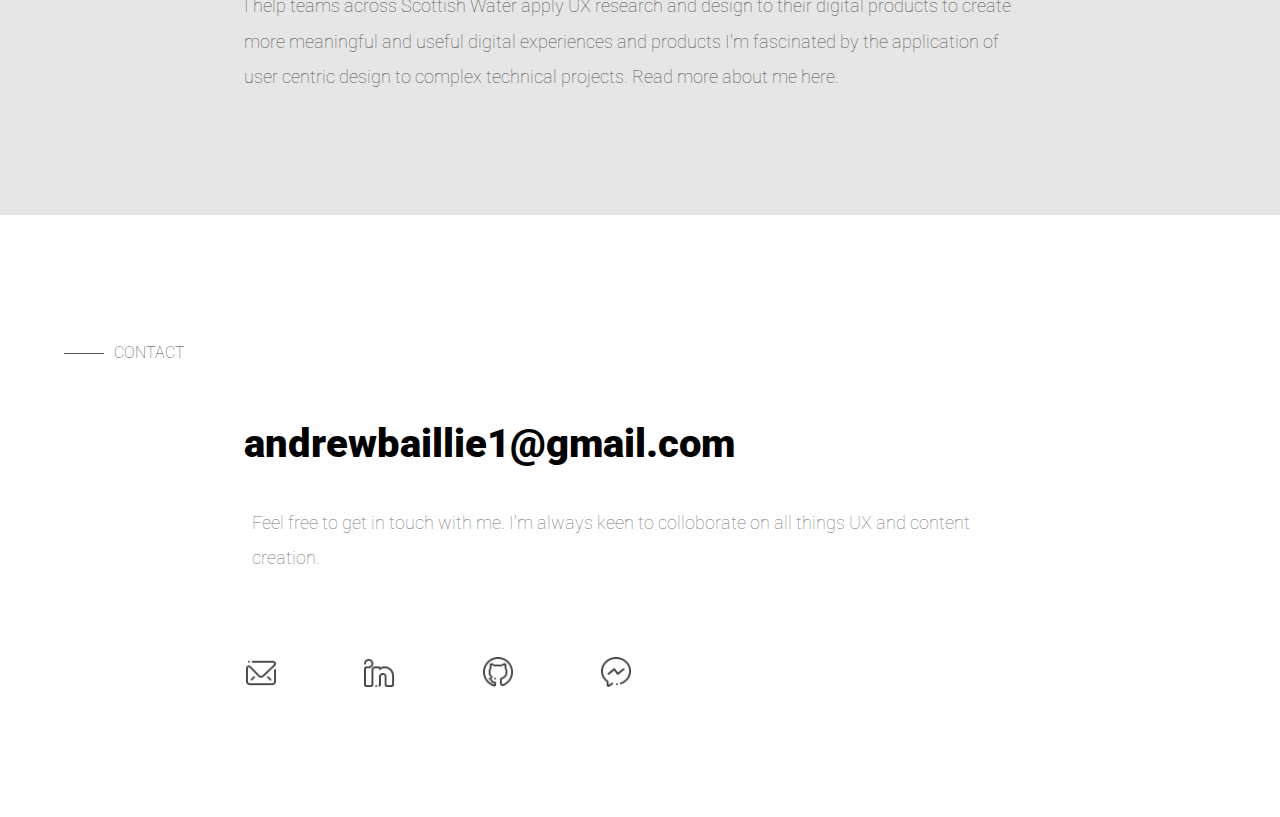
==== commit 42edb7f3: "Update index.html" ====
--- a/index.html
+++ b/index.html
@@ -49,7 +49,7 @@
 <div class="header_container">
 <div class="header_text">
     <h1>Hi, I'm Andrew.</h1>
-    <p>I’m a UX Engineer, content creator and product designer currently working at Scottish Water.</p>
+    <p>I’m a Process Engineer currently working at Jacobs.</p>
     <a id="checkwork" href="#mywork">
         Check out my Work</a>
 </div>
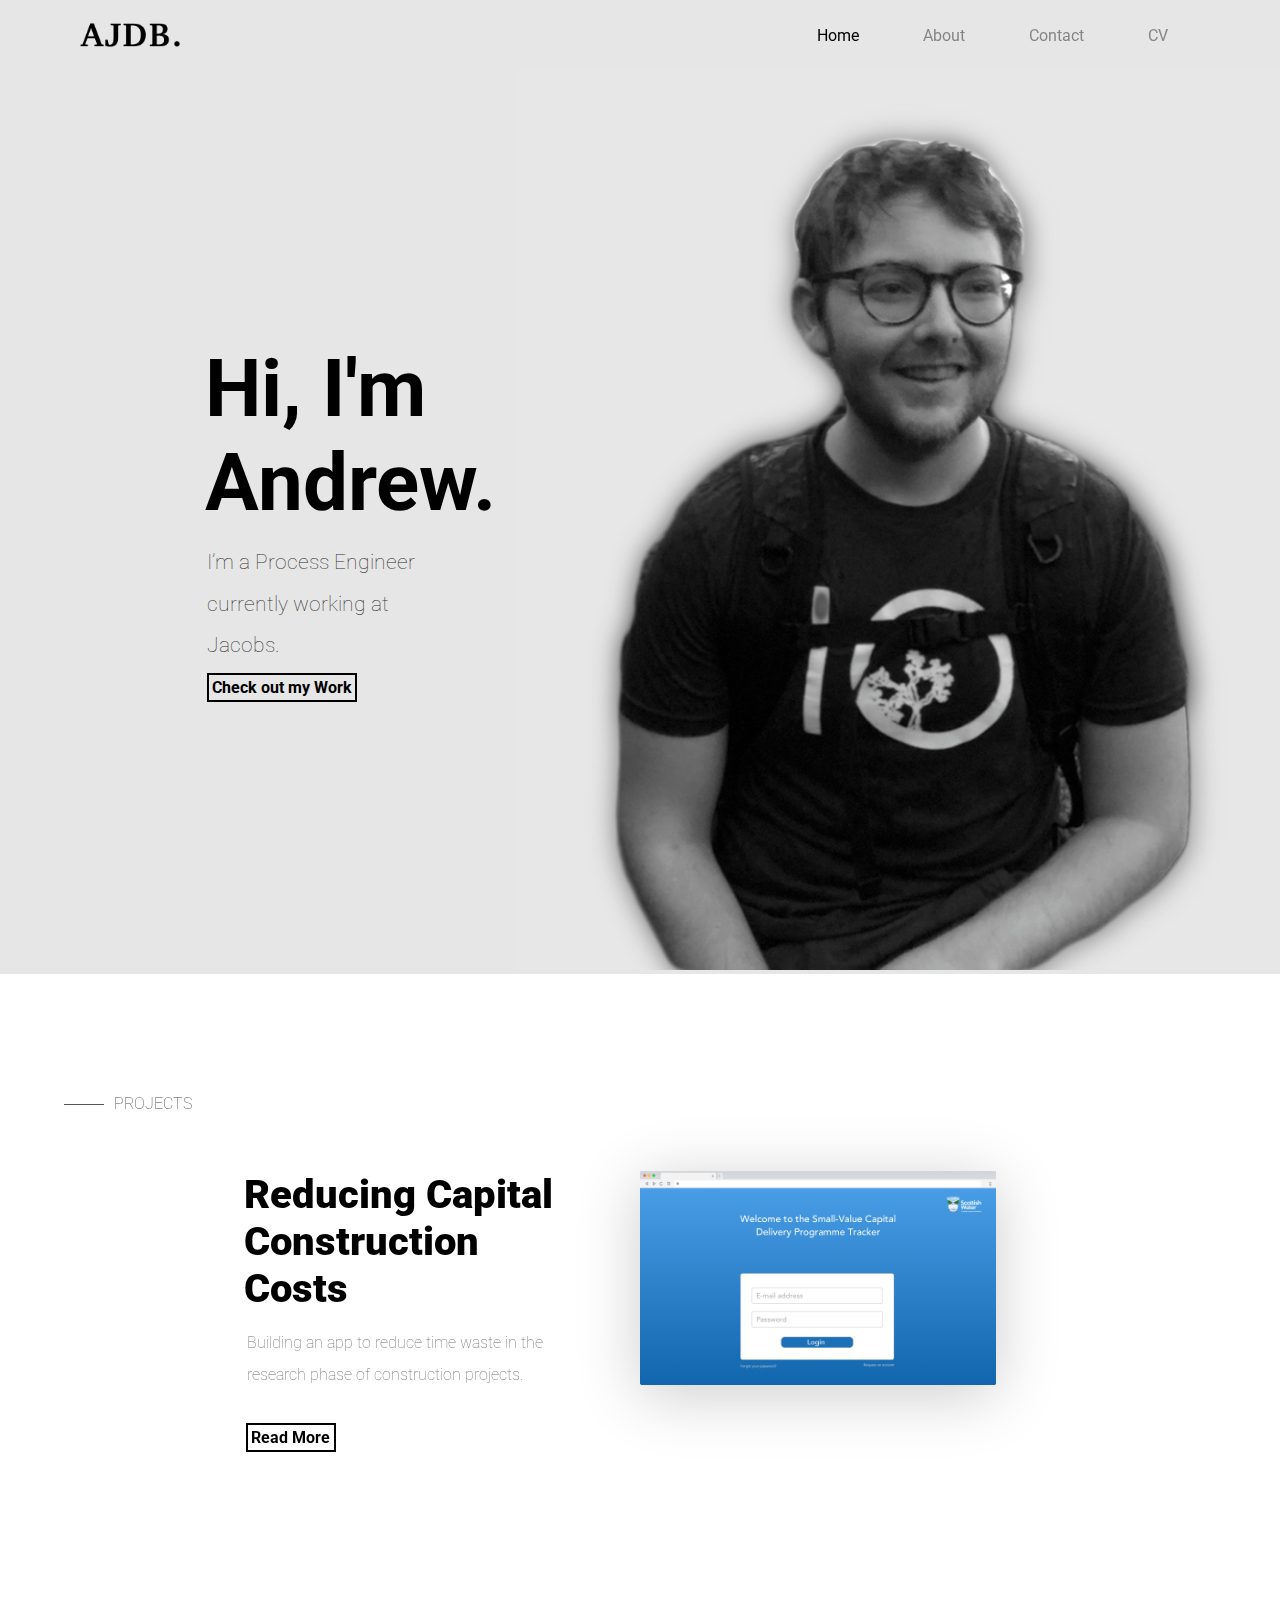
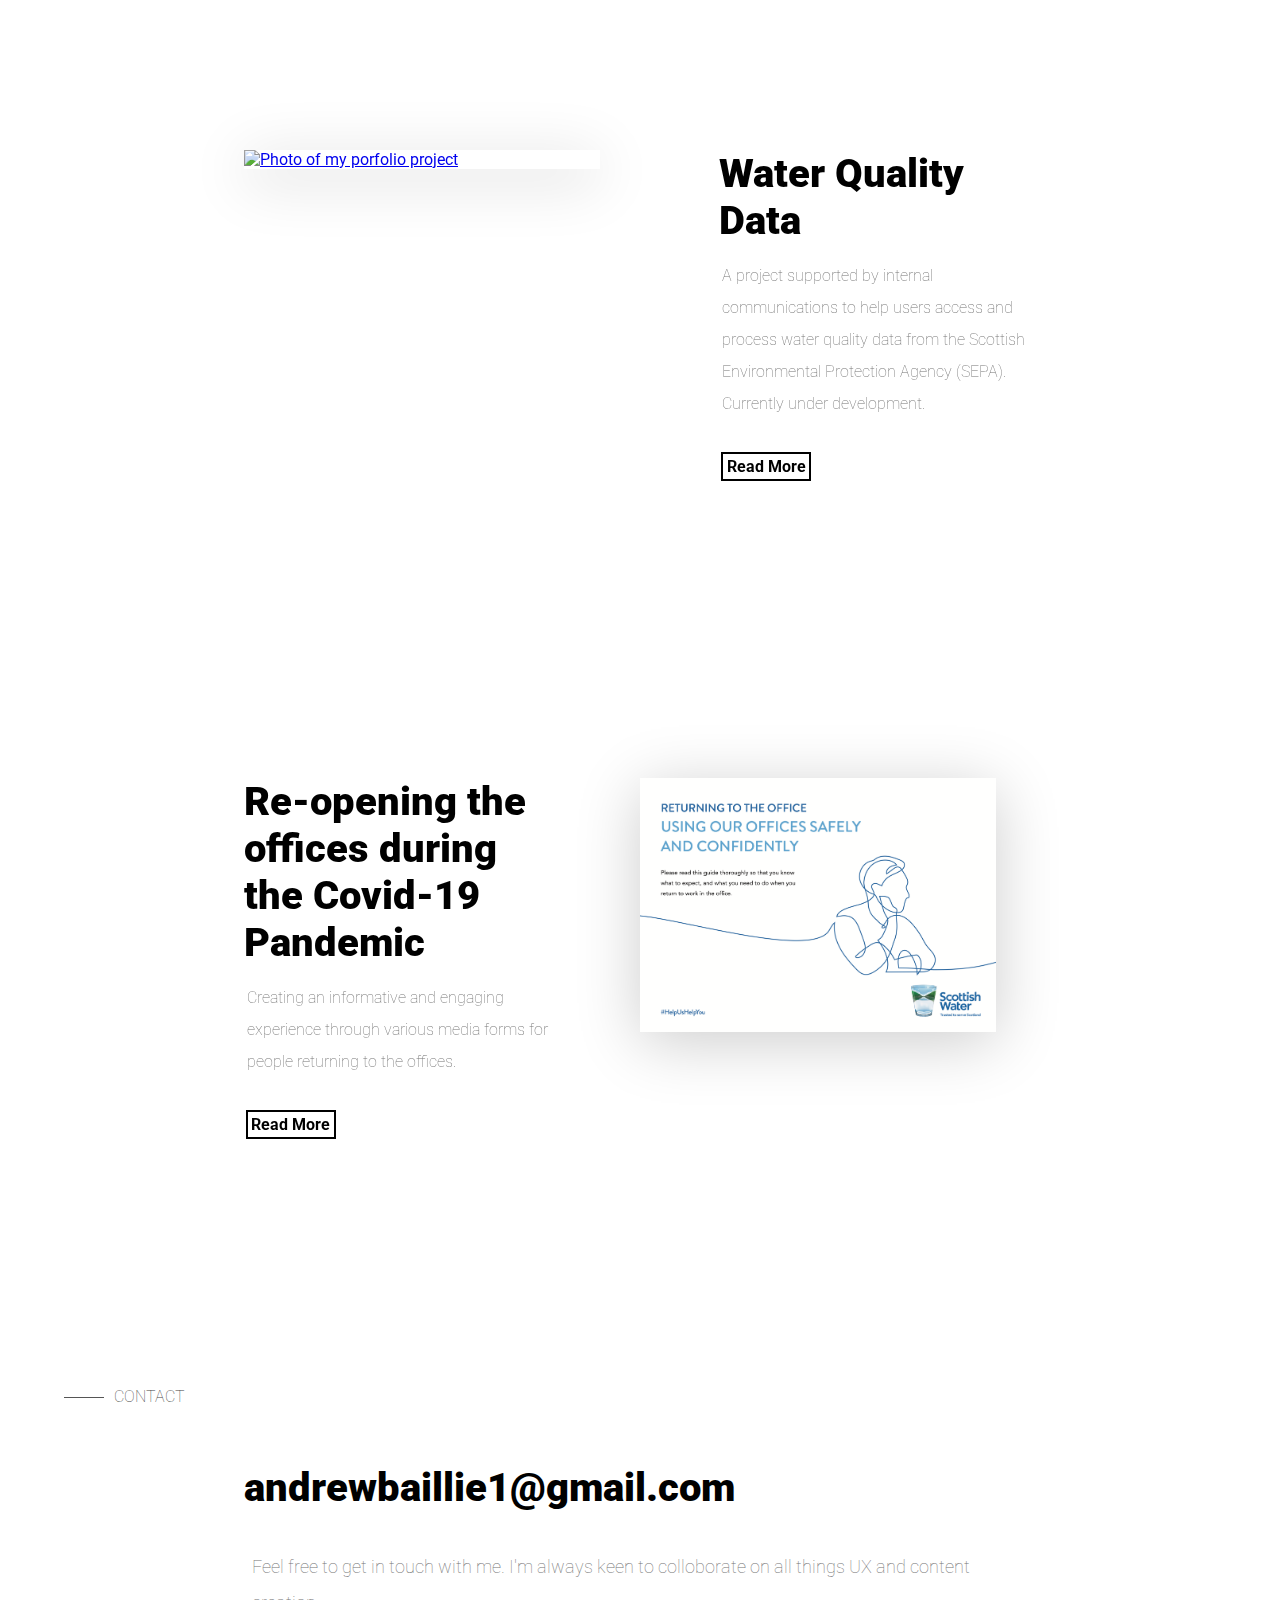
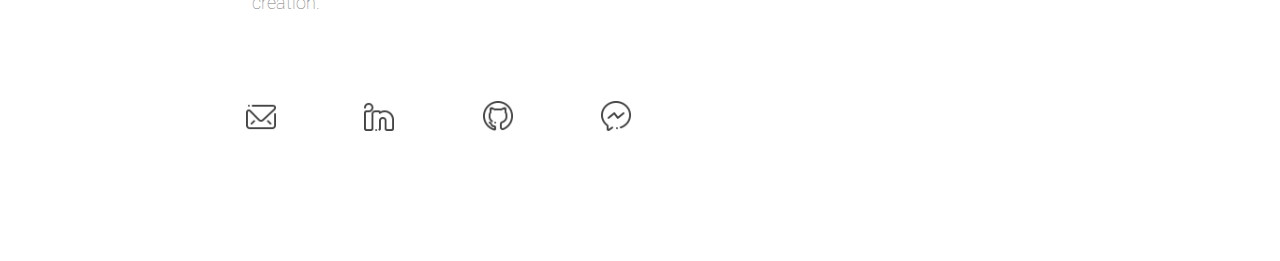
==== commit 487c59c8: "Update index.html" ====
--- a/index.html
+++ b/index.html
@@ -108,22 +108,6 @@
         
         </div></div></div>
 
-        <div class="about_container"><div class="Portfolio-wrapper">
-        <h3>ABOUT</h3>
-        <div class="portfolio-item">
-            <div class="abouttext">
-                <h5>
-                    UX Engineer, designer and content strategist. </h5>
-                <p>I help teams across Scottish Water apply UX research and design to their digital products to create more meaningful and useful digital experiences and products
-
-                    I'm fascinated by the application of user centric design to complex technical projects.
-                    
-                    Read more about me here.
-                </p>
-            </div>
-        
-        </div></div></div>
-
         <div ID="Contact" class="Contact_container"><div class="Portfolio-wrapper">
             <h3>CONTACT</h3>
             <div class="portfolio-item">
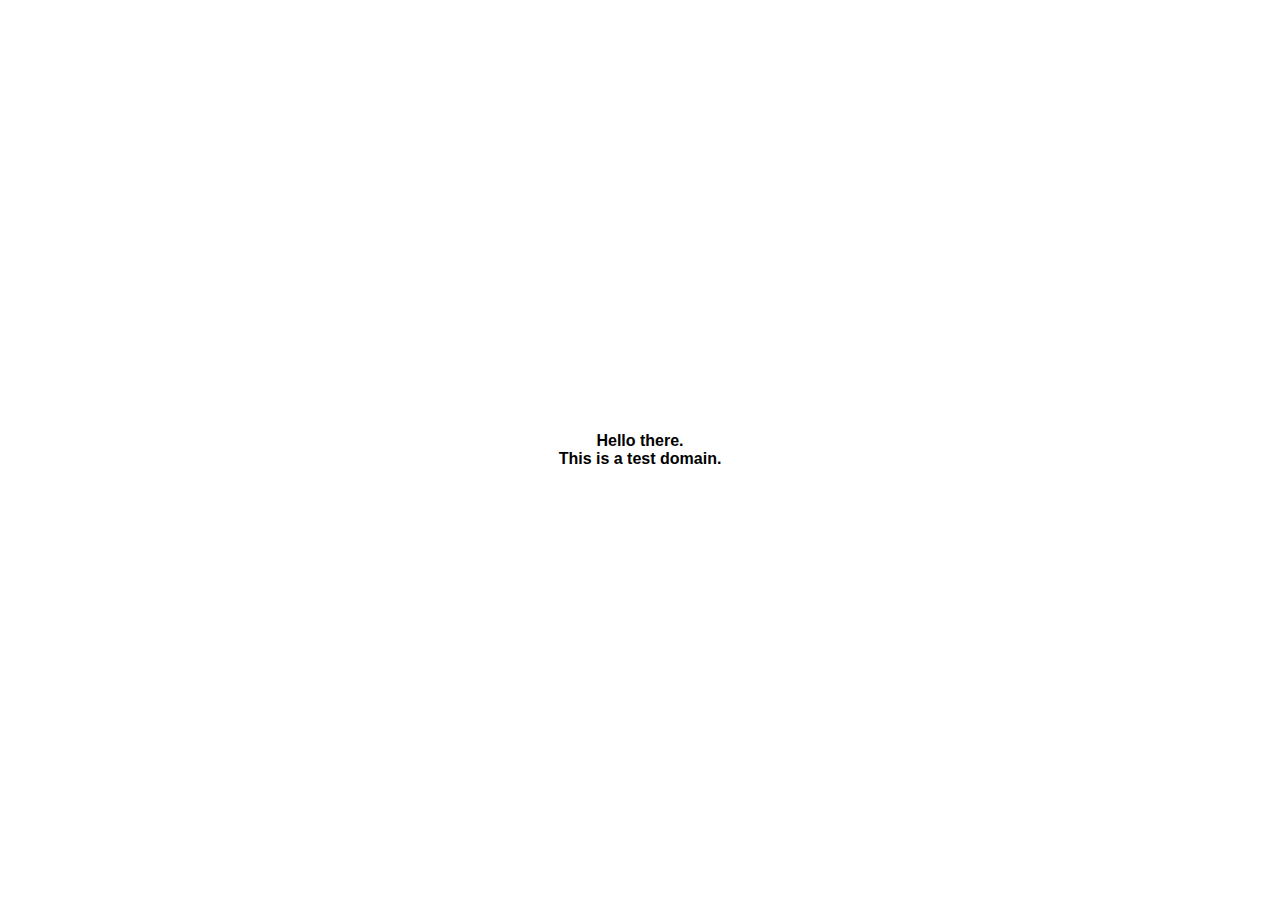
==== commit c5d67ca7: "update" ====
--- a/index.html
+++ b/index.html
@@ -2,151 +2,13 @@
 <html lang="en">
     <head>
         <meta charset="UTF-8">
-        <meta name="Andrew Baillie Portfolio" content="width=device-width, initial-scale=1.0">
-        <title>Andrew Baillie</title>
+        <meta name="Silly site" content="width=device-width, initial-scale=1.0">
+        <title>Silly site</title>
         <link rel="stylesheet" href="styles.css">
-        <style>
-            @import url('https://fonts.googleapis.com/css2?family=Roboto &display=swap');
-        </style>
-        <link href="https://fonts.googleapis.com/css?family=Roboto+Mono|Roboto+Slab|Roboto:300,400,500,700" rel="stylesheet"/>
-
-        <link rel="shortcut icon" type="image/x-icon" href="favicon.ico" />
-        
-        <meta name="viewport" content="width=device-width, initial-scale=1">
-
     </head>
     <body>
-        <div class="nav-wrapper"></div>
-            <div class="header-navbar">
-                <nav class="navbar">
-                    <div class="navbar__container">
-                            <a href="/" id="navbar__logo">
-                                <img src="AJDBlogo.png" alt="AJDB Logo"></img>
-                            </a>
-                        <div class="navbar__toggle" id="mobile-menu">
-                            <span class="bar"></span>
-                            <span class="bar"></span>
-                            <span class="bar"></span>
-                        </div>
-                        <ul class="navbar__menu">
-                            <li class="navbar__item">
-                                <a href="index.html" class="navbar__links current-page">Home</a>
-                            </li>
-                            <li class="navbar__item">
-                                <a href="about.html" class="navbar__links">About</a>
-                            </li>
-                            <li class="navbar__item">
-                                <a href="#Contact" class="navbar__links">Contact</a>
-                            </li>
-                            <li class="navbar__item">
-                                <a href="Andrew Baillie - CV.pdf" class="navbar__links">CV</a>
-                            </li>
-                        </ul>
-                    </div>
-                </nav>
-            </div>
-</div>
-<div class="header_container">
-<div class="header_text">
-    <h1>Hi, I'm Andrew.</h1>
-    <p>I’m a Process Engineer currently working at Jacobs.</p>
-    <a id="checkwork" href="#mywork">
-        Check out my Work</a>
-</div>
-<div class="header_photo">
-    <img src="me.png"></img></div></div>
-<div class="portfolio_container"><div class="Portfolio-wrapper">
-<h3>PROJECTS</h3>
-<div ID="mywork" class="portfolio-item">
-    <div class="portfoliotext">
-        <h5>
-            Reducing Capital Construction Costs</h5>
-        <p>Building an app to reduce time waste in the research phase of construction projects.</p>
-        <a class="portfoliobutton" href="capitalconstruction.html">Read More</a>
-    </div>
-    <div class="portfoliophoto">
-        <a href="capitalconstruction.html">
-            <img src="SVCD.png" alt="Photo of my porfolio project">
-        </img>
-        </a>
-    </div>
-
-</div></div></div>
-<div class="portfolio_container"><div class="Portfolio-wrapper">
-    <div ID = "waterq" class="portfolio-item">
-        <div class="portfoliophoto">
-            <a href="waterquality.html">
-                <img src="SEPA.png" alt="Photo of my porfolio project">
-            </img>
-            </a>
+        <div class="nav-wrapper">
+           <h1> Hello there. </h1>
+           <h1> This is a test domain. </h1>
         </div>
-        <div class="portfoliotext">
-            <h5>
-                Water Quality Data</h5>
-            <p>A project supported by internal communications to help users access and process water quality data from the Scottish Environmental Protection Agency (SEPA). Currently under development.</p>
-            <a class="portfoliobutton" href="waterquality.html">
-                Read More</a>
-        </div>
-
-    
-    </div></div></div>
-    <div class="portfolio_container"><div class="Portfolio-wrapper">
-        <div class="portfolio-item">
-            <div class="portfoliotext">
-                <h5>
-                    Re-opening the offices during the Covid-19 Pandemic</h5>
-                <p>Creating an informative and engaging experience through various media forms for people returning to the offices.</p>
-                <a class="portfoliobutton" href="officereopen.html">
-                    Read More</a>
-            </div>
-            <div class="portfoliophoto">
-                <a href="officereopen.html">
-                    <img src="office-reopening.png" alt="Photo of my porfolio project">
-                </img>
-                </a>
-            </div>
-        
-        </div></div></div>
-
-        <div ID="Contact" class="Contact_container"><div class="Portfolio-wrapper">
-            <h3>CONTACT</h3>
-            <div class="portfolio-item">
-                <div class="contacttext">
-                    <a class="contactheader" href="mailto:andrewbaillie1@gmail.com">
-                        andrewbaillie1@gmail.com </a>
-                    <p>Feel free to get in touch with me. I'm always keen to colloborate on all things UX and content creation.</p>
-                    <div class=socialflex>
-                    <a class="socialbox" href="mailto:andrewbaillie1@gmail.com" target="_blank" rel="noopener noreferrer"><span class="iconmail"></span></a>
-                    <a class="socialbox"href="https://www.linkedin.com/in/andrew-baillie/" target="_blank" rel="noopener noreferrer"><span class="iconlinkedin"></span></a>
-                    <a class="socialbox" href="https://github.com/andrewbaillie1" target="_blank" rel="noopener noreferrer"><span class="icongithub"></span></a>
-                    <a class="socialbox" href="https://www.m.me/100003599262806/" target="_blank" rel="noopener noreferrer"><span class="iconmessenger"></span></a>
-                    </div>
-
-                </div>
-            
-            </div></div></div>
-
-<script>
-var navbar = document.querySelector('.header-navbar')
-
-window.onscroll = function () { // pageYOffset or scrollY
-    if (window.pageYOffset > 500) {
-        navbar.classList.add('scrolled')
-    } else {
-        navbar.classList.remove('scrolled')
-    }
-}
-</script>
-
-<script>
-const menu = document.querySelector('#mobile-menu');
-const menuLinks = document.querySelector('.navbar__menu');
-
-menu.addEventListener('click', function() {
-    menu.classList.toggle('is-active');
-    menuLinks.classList.toggle('active');
-});
-
-</script>
-
-</body>
+    </body>
--- a/styles.css
+++ b/styles.css
@@ -1,667 +1,16 @@
 * {
 box-sizing: border-box;
-margin: 0;
+margin: 0 auto;
 padding: 0;
 font-family: 'Roboto', sans-serif;
 font-size: 1em;
 }
 
 .nav-wrapper {
-    background-color: #e6e6e6;
-    height: 70px;
-    width: 100vw;
-    position: absolute;
-}
+    display: flex;
+    justify-content: center;
+    align-items: center;
+    flex-direction: column;
+    height: 100vh;
 
-.header-navbar {
-    background: transparent;
-    height: 70px;
-    position: sticky;
-    top: 0;
-    width: 100vw;
-}
-
-.navbar {
-    height: 70px;
-    display: flex;
-    justify-content: space-between;
-    align-items: center;
-    font-size: 1rem;
-    top: 0px;
-    text-decoration: none;
-    background-color: transparent;
-    transition: transparent .5s;
-
-}
-.header-navbar.scrolled {
-    background: white;
-    z-index: 999;
-}
-
-.navbar__container {
-
-    display: flex;
-    justify-content: space-between;
-    height: 70px;
-    z-index: 999;
-    width: 100%;
-    max-width: 1900px;
-    margin: 0 auto;
-    padding: 0 5em 0 5em;
-
-
-}
-
-#navbar__logo {
-    display: flex;
-    align-items: center;
-    cursor: pointer;
-    text-decoration: none;
-    font-size: 2em;
-}
-
-#navbar__logo  img{
-    width: 100px;
-    height: auto;
-    align-items: center;
-    cursor: pointer;
-    text-decoration: none;
-    font-size: 2em;
-}
-
-
-.navbar__menu {
-display: flex;
-align-items: center;
-list-style: none;
-text-align: center;
-text-decoration: none;
-}
-
-.navbar__links{
-
-    color: #868686;
-    display: flex;
-    align-items: center;
-    justify-content: center;
-    text-decoration: none;
-    padding: 0 2rem;
-}
-
-.navbar__links:hover {
-color: #424242;
-transition: all 0.3s ease;
-}
-
-.current-page {
-    color: black;
-}
-
-
-.header_container {
-    display: flex;
-    background-color: #e6e6e6;
-    align-items: center;
-    -webkit-justify-content: center;
-    /* Safari */
-    justify-content: center;
-
-}
-
-.header_photo {
-    background-color: inherit;
-    width:60%;
-    flex-grow: 1;
-    flex-shrink: 1;
-    text-align: right;
-
-}
-
-.header_photo img {
-    height: 100vh;
-    width: auto;
-    background-color: inherit;
-    object-fit: contain;
-}
-
-.header_text {
-    background-color: inherit;
-    width: auto;
-    height: 100%;
-    padding: 10% 0% 10% 16% ;
-    margin: 0 auto;
-}
-.header_text h1 {
-    text-align: left;
-    background-color: inherit;
-    font-size: 5em;
-}
-
-.header_text p {
-margin-top: 4%;
-font-size: 1.3em;
-margin-right: 30%;
-margin-left: 0.7%;
-font-weight: 100;
-color: rgb(49, 49, 49);
-line-height: 200%;
-}
-
-#checkwork {
-    text-decoration: none;
-    display: inline-block;
-    color: black;
-    font-weight: bold;
-    margin: 2% 0% 0% 0.7%;
-    padding: 1% 1% 1% 1%;
-    border: 2px black solid;
-    transition: 0.65s;
-
-}
-
-#checkwork:hover {
- background-color: rgb(207, 207, 207);
-
-}
-
-/* Porfolio Section */
-
-.portfolio_container {
-position: relative;
-padding: 120px 0;
-background-color: transparent;
-}
-
-.Portfolio-wrapper {
-    display: block;
-    width: 90%;
-    margin: 0 auto;
-    max-width: 1300px;
-    transition: all 3s;
-    background-color: transparent;
-}
-
-h3 {
-    font-size: 1rem;
-    font-weight: 100;
-    color: rgb(68, 68, 68);
-    font-family: 'Roboto', sans-serif;
-}
-
-h3::before{
-    font-size: 1.3rem;
-    content: "";
-    display: inline-block;
-    width: 40px;
-    height: 1px;
-    background: #555;
-    vertical-align: top;
-    margin-top: 10px;
-    margin-right: 10px;
-    background-color: rgb(85, 85, 85);
-}
-
-.portfolio-item {
-    display: flex;
-    flex-direction: row;
-    flex-wrap: wrap;
-    width: 100%;
-    padding-top: 5%;
-    margin: 0px auto;
-    justify-content: space-between;
-    position: relative;
-    background-color: transparent;
-    max-width: 792px;
-}
-.portfoliophoto {
-    display: block;
-    width: 50%;
-    padding-left: 0%;
-    background-color: transparent;
-}
-.portfoliophoto img {
-    display: block;
-    box-shadow: 0px 10px 60px rgba(0,0,0,.2);
-    transition: 0.65s;
-    width: 90%;
-    height: auto;
-    background-color: transparent;
-}
-
-.portfoliophoto img:hover{
- transform: scale(1.05);
-}
-
-.portfoliotext {
-    display: block;
-    position: relative;
-    width: 40%;
-    flex-shrink: 5;
-}
-
-.portfoliotext p {
-    margin-top: 5%;
-    font-size: 100%;
-    margin-left: 1%;
-    font-weight: 100;
-    color: rgb(116, 116, 116);
-    line-height: 200%;
-    }
-
-.portfoliobutton {
-    text-decoration: none;
-    display: inline-block;
-    color: black;
-    font-weight: bold;
-    position: relative;
-    margin: 10% 0% 0% 0.7%;
-    padding: 1% 1% 1% 1%;
-    border: 2px black solid;
-    transition: 0.65s;
-}
-
-.portfoliobutton:hover {
-   background-color: #fff;
-}
-
-.about_container{
-position: relative;
-padding: 120px 0;
-background-color: #e6e6e6;
-
-}
-
-.abouttext {
-    display: block;
-    position: relative;
-    width: 100%;
-    text-align: left;
-    
-}
-
-.abouttext p{
-margin-top: 5%;
-font-size: 1.1em;
-font-weight: 100;
-color: rgb(78, 78, 78);
-line-height: 200%;
-}
-
-.Contact_container{
-    position: relative;
-    padding: 10% 0;
-    background-color: #ffffff;
-    min-width: 200px;;
-    }
-
-    .contact-item {
-        display: flex;
-        flex-direction: row;
-        flex-wrap: wrap;
-        width: 100%;
-        padding-top: 5%;
-        margin: 0px auto;
-        justify-content: space-between;
-        position: relative;
-        background-color: transparent;
-    }
-
-.contacttext{
-    display: block;
-    position: relative;
-    width: 100%;
-        
-    }
-
-.contacttext p{
-    margin-top: 5%;
-    font-size: 1.1em;
-    margin-left: 1%;
-    font-weight: 100;
-    color: rgb(116, 116, 116);
-    line-height: 200%;
-    }
-.contactheader{
-    font-weight: 900 !important;
-    font-size: 2.5em;
-    text-decoration: none;
-    color: black;            
-        }   
-
-        .socialbox {
-            height: 30px;
-            width: 30px;
-            display: block;
-            padding-right: 15%;
-            min-width: 50px;
-        }
-        
-        .iconlinkedin {
-            background-image: url('linkedIn.png');
-            height: 30px;
-            width: 30px;
-            background-size: cover;
-            display: block;
-            align-items: center;
-            text-decoration: none;
-        }
-        
-        
-        .icongithub {
-            background-image: url('github.png');
-            height: 30px;
-            width: 30px;
-            display: block;
-            background-size: cover;
-        }
-        
-        .iconmail {
-            background-image: url('mail.png');
-            height: 30px;
-            width: 30px;
-            display: block;
-            background-size: cover;
-        }
-        
-        .iconmessenger {
-            background-image: url('messenger.png');
-            height: 30px;
-            width: 30px;
-            display: block;
-            background-size: cover;
-        }
-        
-        .socialflex{
-            display: flex;
-            justify-content: flex-start;
-            height: 70px;
-            z-index: 999;
-            width: 100%;
-            min-width: 200px;
-            max-width: 1900px;
-            margin: 0 auto;
-            padding: 5em 0em 2em 0.1em;
-        }
-
-
-@media screen and (max-width: 700px) {
-    .navbar__container {
-        padding: 0 5em 0 1em;
-
-    }
-
-    .navbar__links{
-        padding: 0 1.2rem 0 2rem;
-    }
-}
-
-/* setting heights for hero photo */
-@media screen and (max-width: 1200px) {
-    .header_photo img {
-        height: 85vh;
-        width: auto;
-    }
-    .header_container {
-        height: 100%;
-    }
-}
-
-@media screen and (max-width: 1000px) {
-    .header_photo img {
-        height: 80vh;
-        width: auto;
-    }
-    .header_container {
-        height: 100%;
-    }
-}
-
-
-@media screen and (max-width: 920px) {
-    .header_photo img {
-        height: 75vh;
-        width: auto;
-    }
-    .header_container {
-        height: 100%;
-    }
-}
-
-@media screen and (max-width: 850px) {
-    .header_photo img {
-        height: 60vh;
-        width: auto;
-    }
-    .header_container {
-        height: 100%;
-    }
-}
-
-@media screen and (max-width: 790px) {
-    .header_photo {
-        height: 100%;
-        margin-top:0%;
-        }
-    .header_photo img {
-        height: 75vw;
-        }
-    .header_container {
-        flex-wrap: wrap;
-    }
-    .header_text {
-        background-color: inherit;
-        width: auto;
-        padding: 10% 0% 0% 5% ;
-        margin: 0 0;
-    }
-    .portfolio_container {
-        padding: 90px 0;
-    }
-
-        .portfolio-item {
-            display: flex;
-            flex-direction: column;
-            flex-wrap: wrap;
-            width: 90%;
-            padding-top: 5%;
-            margin: 0px auto;
-            justify-content: space-between;
-            position: relative;
-            background-color: transparent;
-            align-items: center;
-        }
-
-        #waterq {
-            display: flex;
-            flex-direction: column-reverse;
-            flex-wrap: wrap;
-            width: 90%;
-            padding-top: 5%;
-            margin: 0px auto;
-            justify-content: space-between;
-            position: relative;
-            background-color: transparent;
-            align-items: center;
-        }
-
-        .portfoliotext {
-            display: block;
-            position: relative;
-            width: 90%;
-            text-align: center;
-        }
-        
-
-        .portfoliophoto {
-            display: block;
-            position: relative;
-            width: 90%;
-            padding-top: 10%;
-            margin: 0,auto;
-        }
-
-        .portfoliophoto img{
-            display:block;
-      margin-left: auto;
-      margin-right:auto;
-        }
-    
-}
-
-@media screen and (max-width: 650px) {
-
-        .header_photo {
-            height: 100%;
-            }
-         .header_text {
-            padding-bottom: 25%;
-            }
-
-    .contactheader{
-        font-size: 1.5em;
-        margin-left: 1%;
-    }
-
-    .socialbox {
-        height: 30px;
-        width: 30px;
-        display: block;
-        padding-right: 0%;
-        }
-}
-
-@media screen and (max-width: 470px) {
-        .header_photo {
-            height: 100%;
-            }
-        .header_text {
-            padding-bottom: 25%;
-        }
-    .navbar__container {
-        display: flex;
-        justify-content: space-between;
-        height: 80px;
-        z-index: 1;
-        width: 100%;
-        max-width: 1300px;
-        padding: 0;
-    }
-    .navbar__menu {
-        display: grid;
-        grid-template-columns: auto;
-        margin: 0;
-        width: 100%;
-        position: absolute;
-        top: -1000px;
-        opacity: 0;
-        transition: all 0.5s ease;
-        height: 50vh;
-        z-index: 999;
-        background: #131313;
-    }
-
-    .navbar__menu.active {
-        background: #fff;
-        top: 0%;
-        opacity: 0.98;
-        transition: all 0.5s ease;
-        z-index: -1;
-        height: 50vh;
-        font-size: 1.6rem;
-    }
-
-    .navbar__toggle .bar {
-        width: 25px;
-        height: 3px;
-        margin: 5px auto;
-        transition: all 0.3s ease-in-out;
-        background: rgb(0, 0, 0);
-    }
-
-    .navbar__item {
-        width: 100%;
-    }
-
-    .navbar__links {
-        text-align: center;
-        padding: 2rem;
-        width: 100%;
-        display: table;
-
-    }
-
-    #mobile-menu {
-        position: absolute;
-        top: 20%;
-        right: 5%;
-        transform: translate(5%, 20%);
-    }
-
-    .navbar__toggle .bar {
-        display: block;
-        cursor: pointer;
-    }
-
-    #mobile-menu.is-active .bar:nth-child(2) {
-        opacity: 0;
-    }
-    #mobile-menu.is-active .bar:nth-child(1) {
-        transform: translateY(8px) rotate(45deg);
-    }
-    #mobile-menu.is-active .bar:nth-child(3) {
-        transform: translateY(-8px) rotate(-45deg);
-    }
-
-}
-/* Setting fonts */
-
-h5 {
-    font-weight: 900 !important;
-    font-size: 2.5rem;
-}
-
-/* About section */
-
-
-.about_photowrapper {
-height: 400px;
-width: 100vw;
-background: url(cover-big.jpg) no-repeat center;
-background-size: cover;
-}
-
-.aboutpage_container {
-    background-color: #e6e6e6;
-    display: block;
-    padding: 4vh 0 4vh 0;
-}
-
-.aboutme-item {
-    display: flex;
-    flex-direction: row;
-    flex-wrap: wrap;
-    width: 100%;
-    margin: 0px auto;
-    justify-content: space-between;
-    position: relative;
-    background-color: transparent;
-    max-width: 792px;
-
-}
-
-.aboutme-item p {
-    margin-top: 5%;
-    font-size: 1.1em;
-    font-weight: 100;
-    color: rgb(78, 78, 78);
-    line-height: 200%;
-}
-
-@media screen and (min-width: 1090px) {
-.about_photowrapper {
-    height: 400px;
-    width: 100vw;
-    background: url(cover.jpg) no-repeat center;
-    background-size: cover;
-}
 }